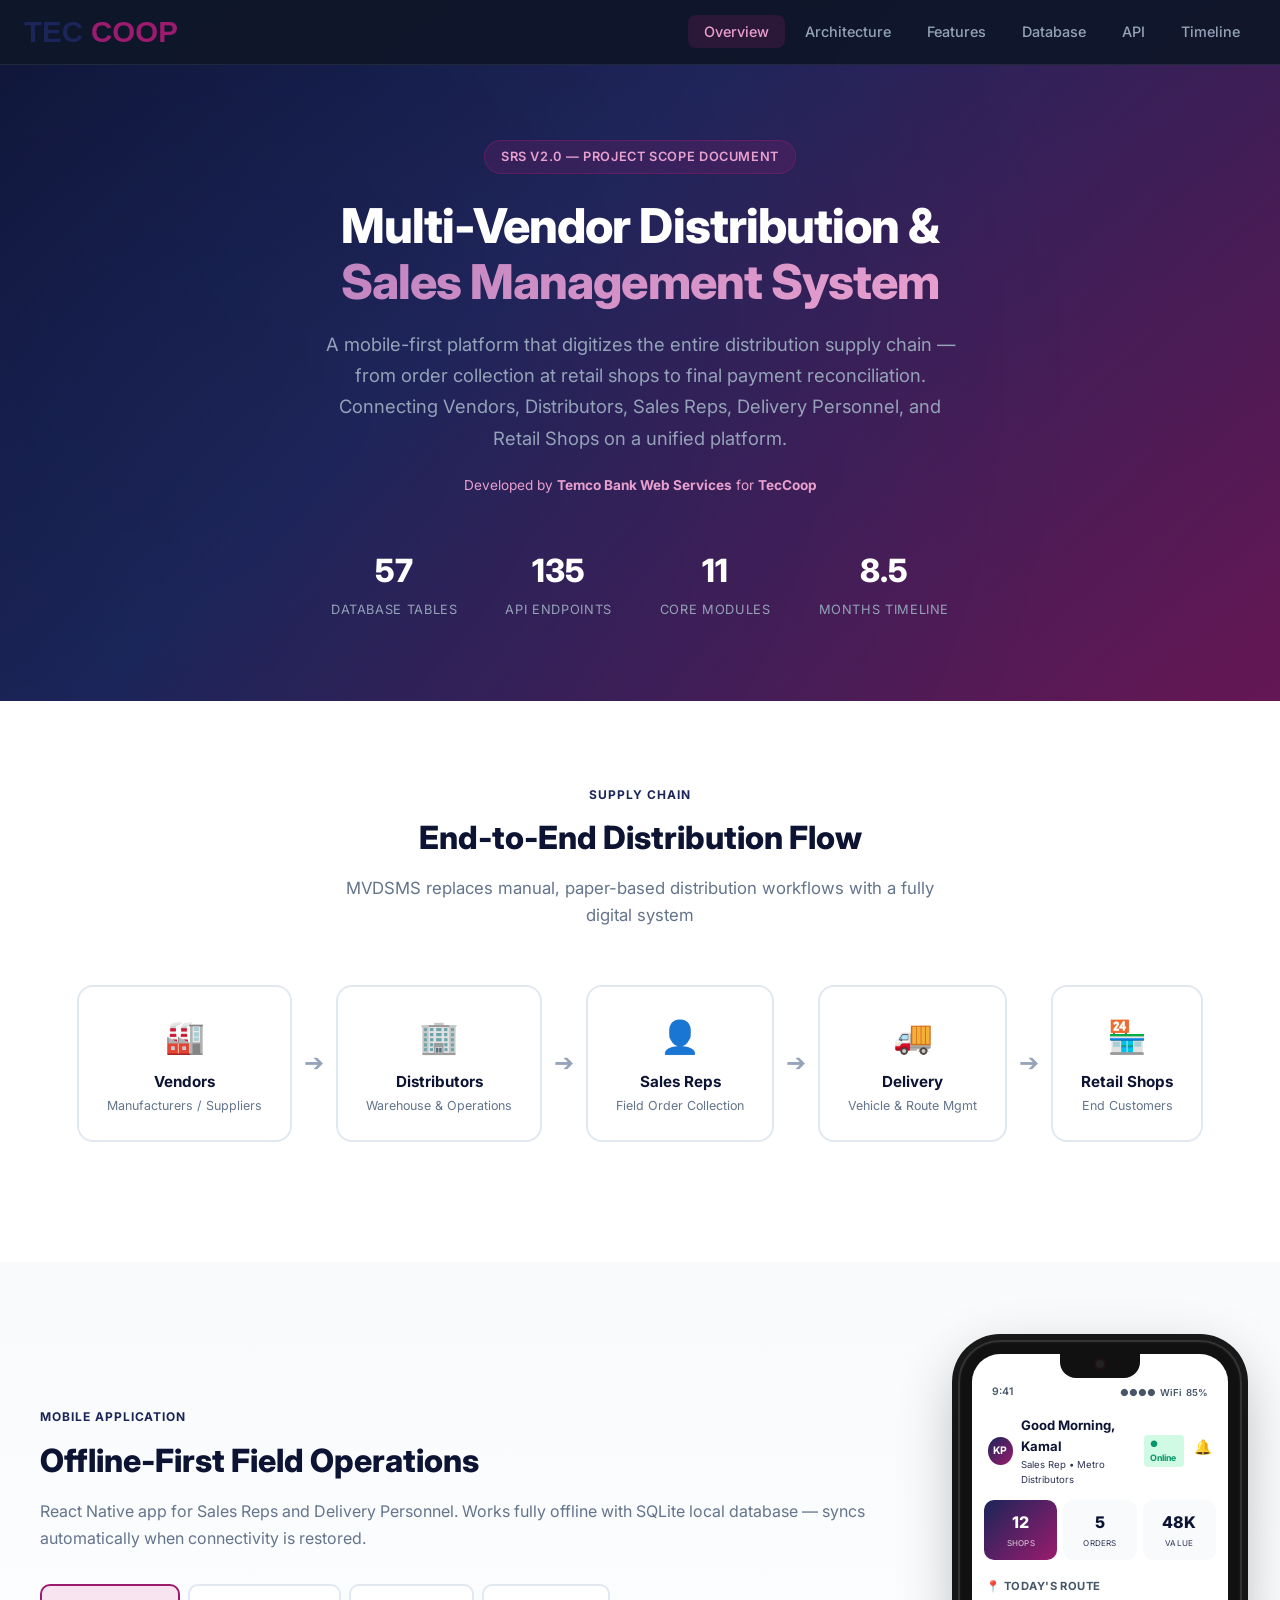
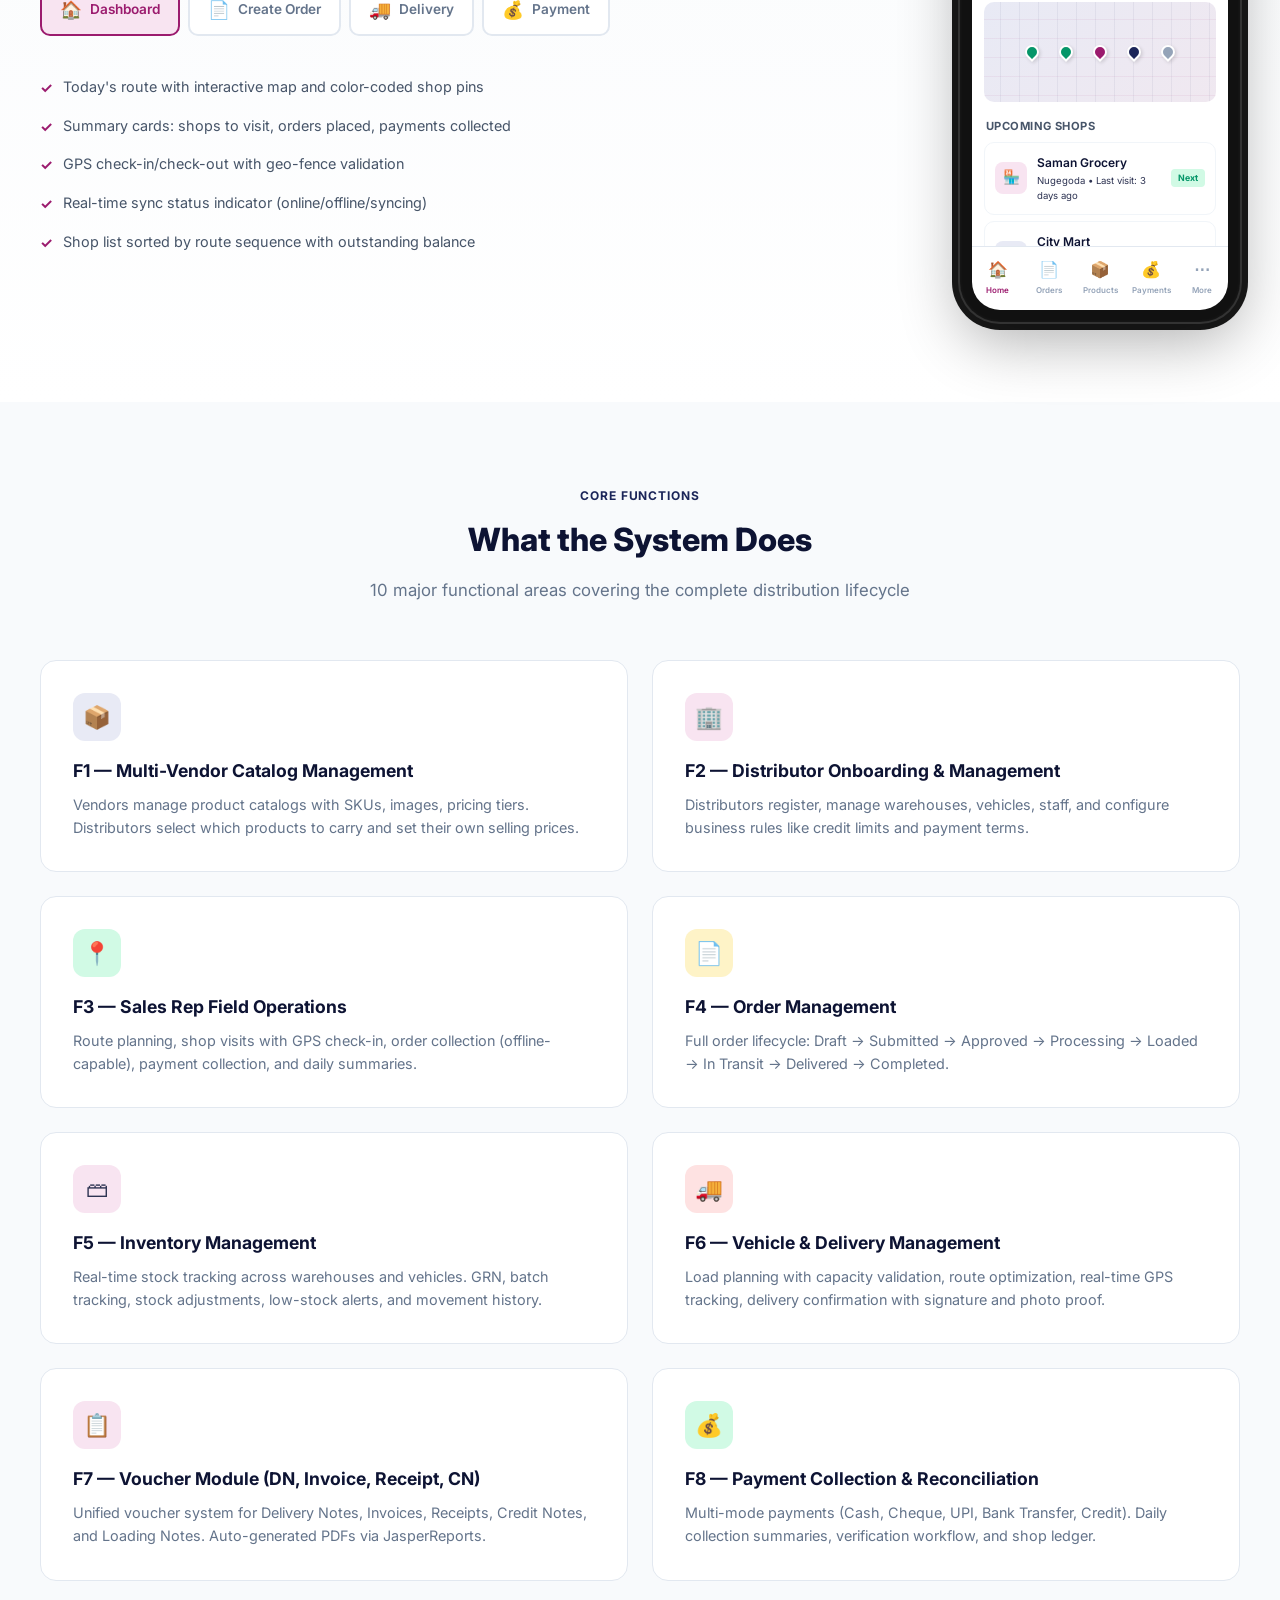
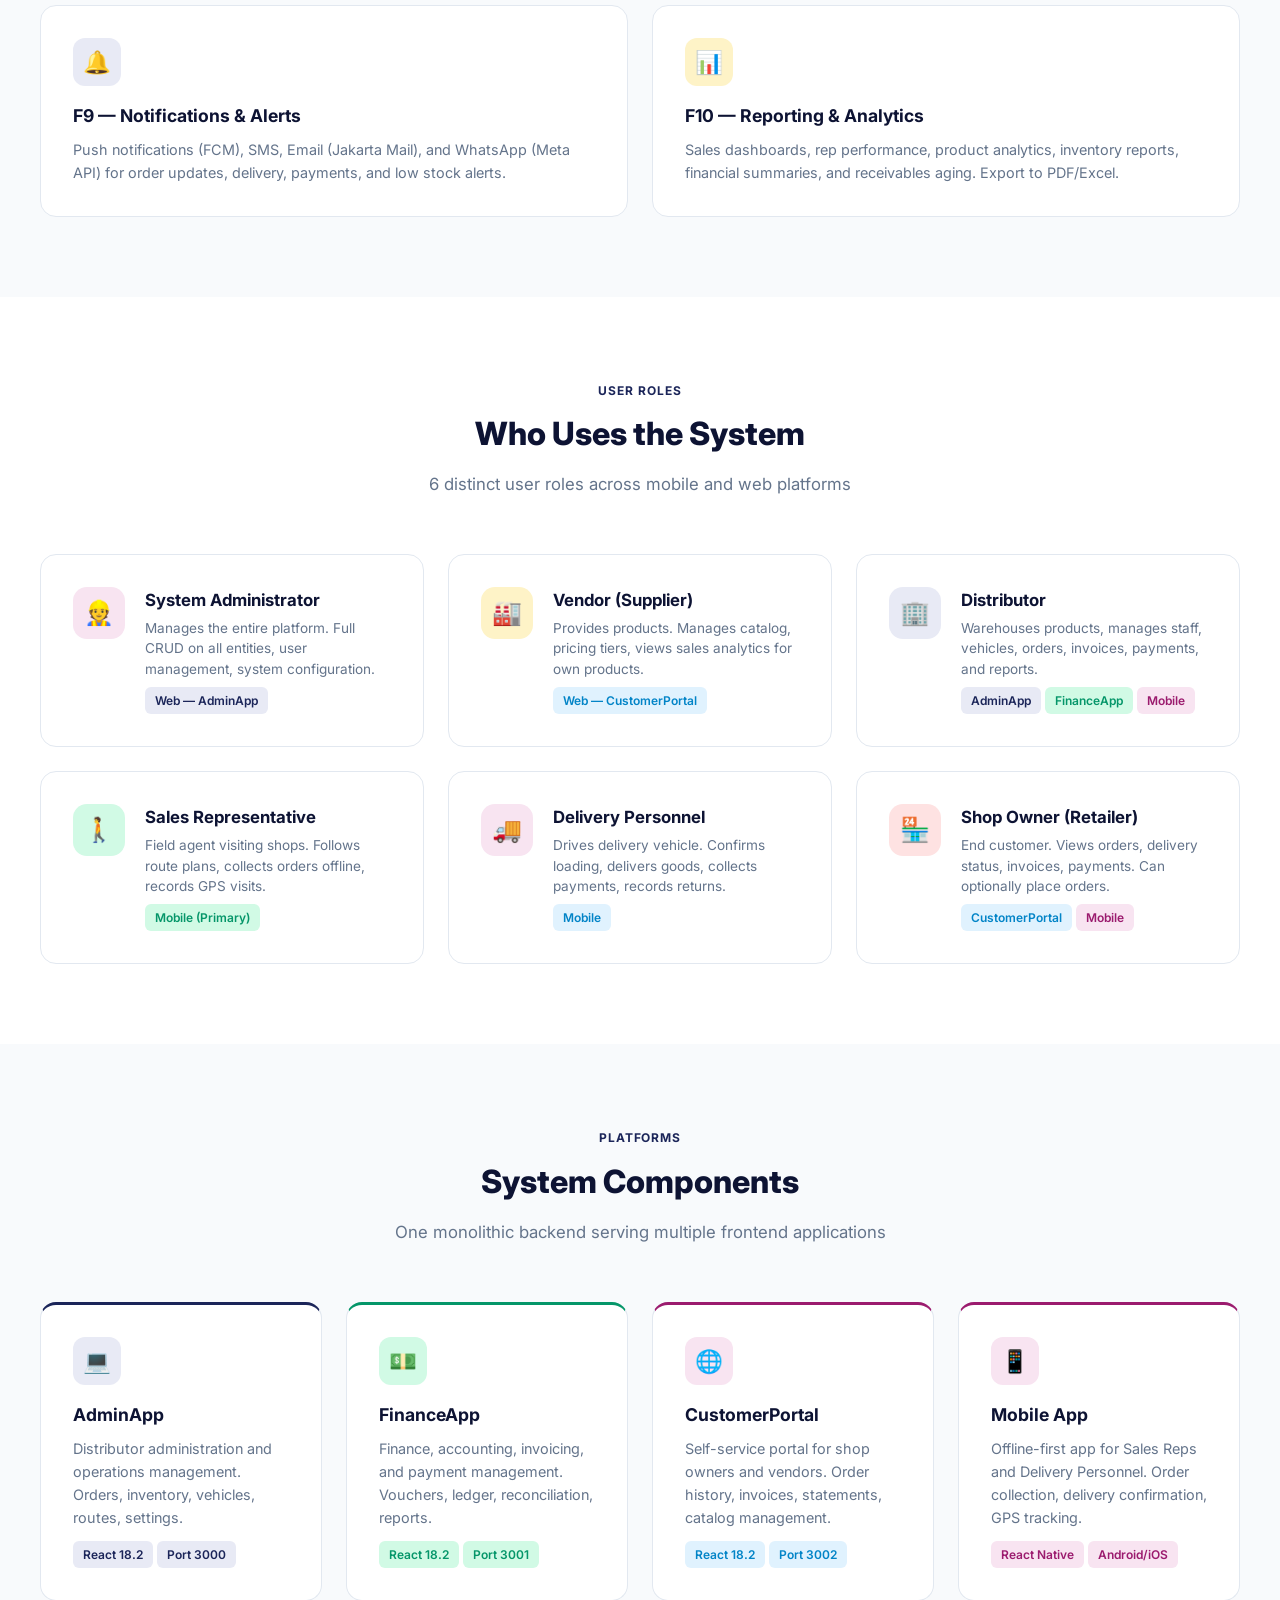
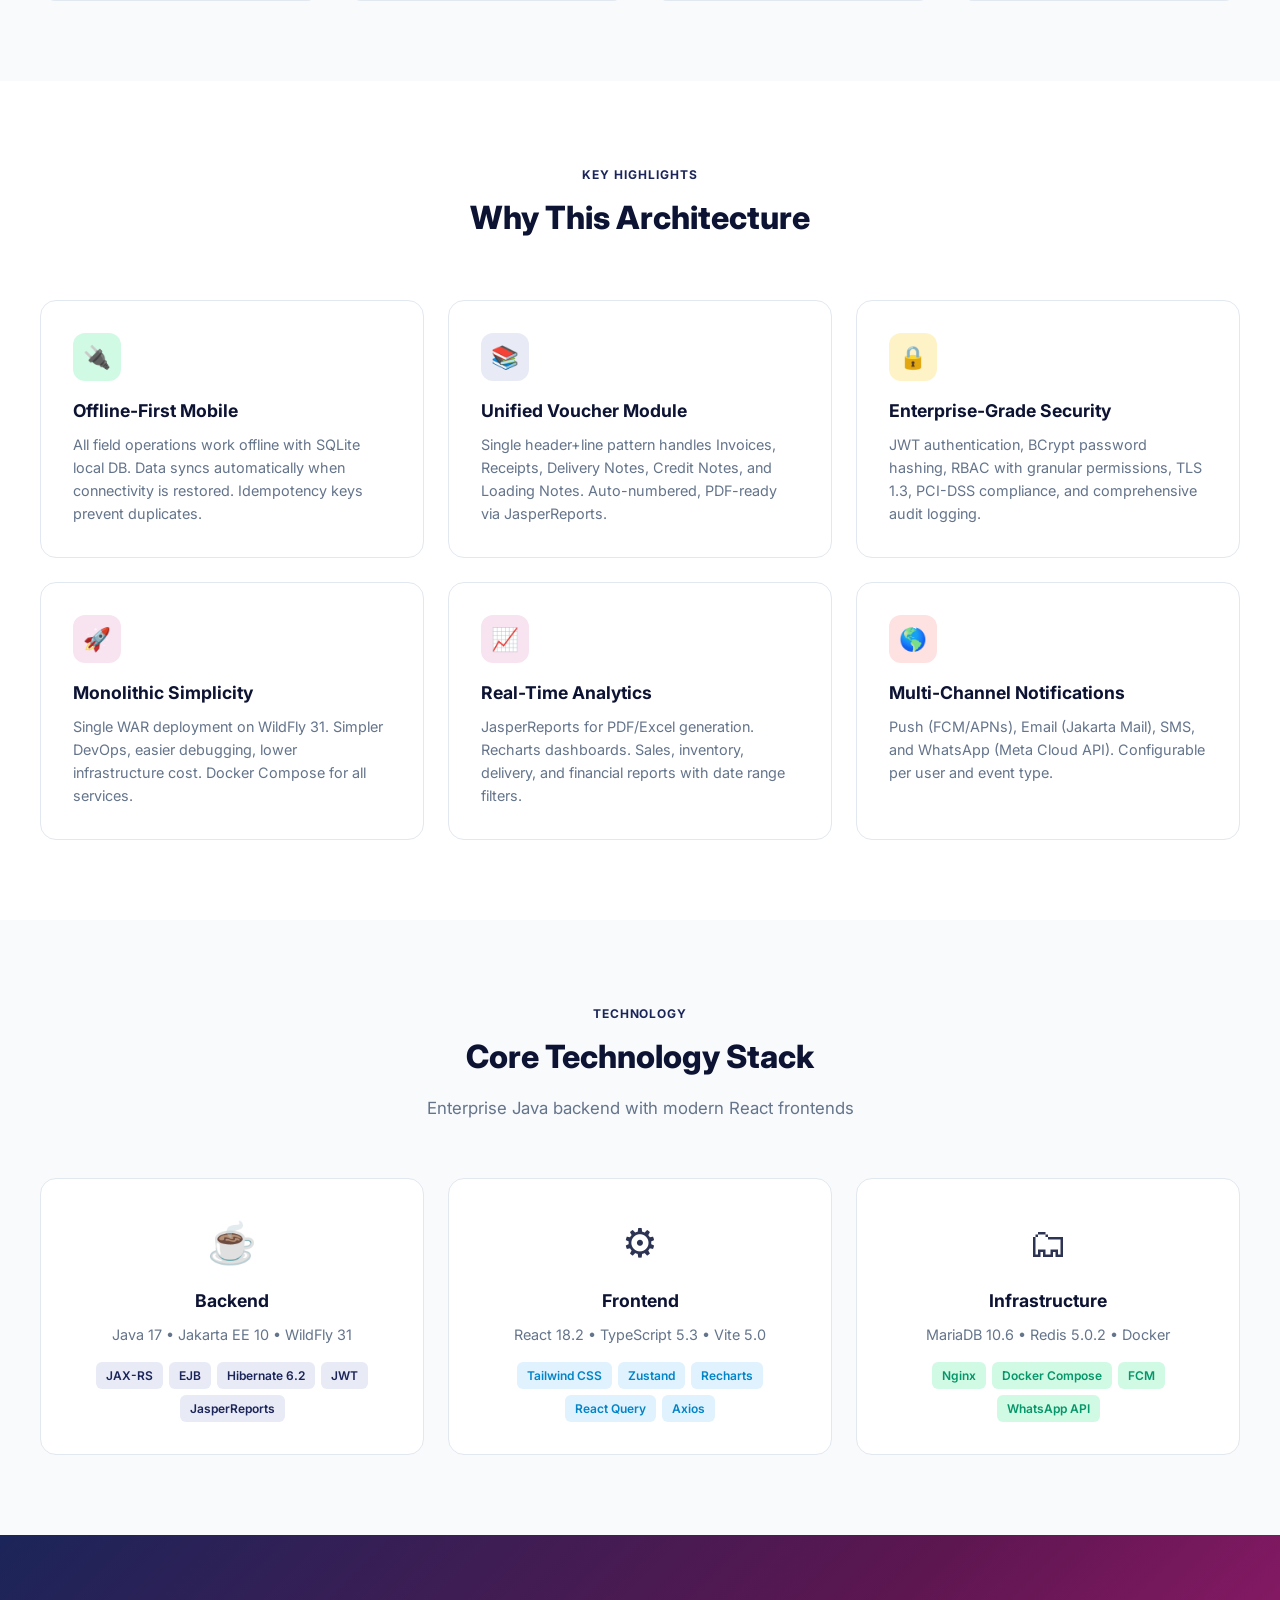
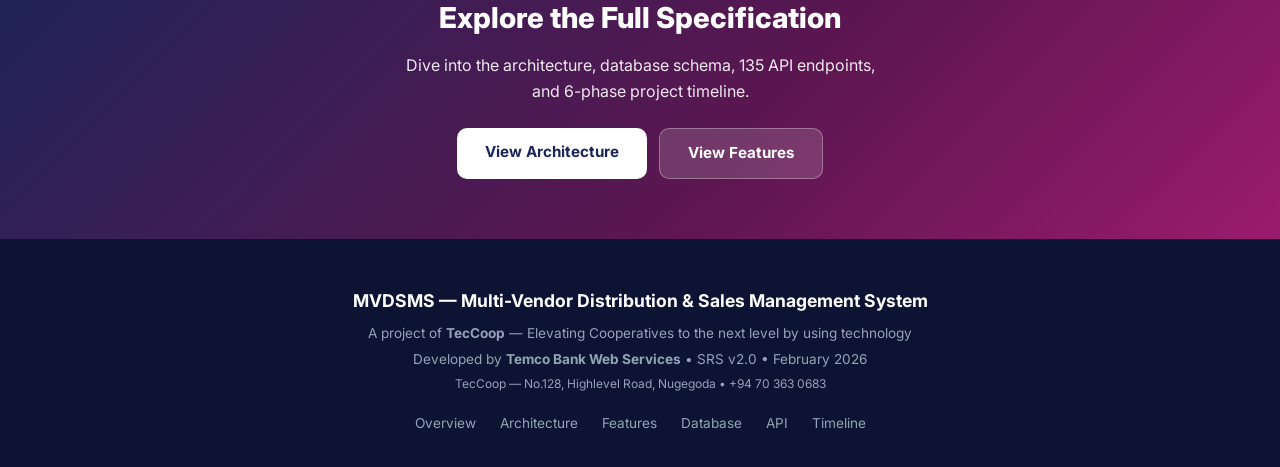
==== docs/index.html @ e16dff6d "feat: MVDSMS project scope website - TecCoop branded static site with mobile mockup - 6-page static " ====
<!DOCTYPE html>
<html lang="en">
<head>
  <meta charset="UTF-8">
  <meta name="viewport" content="width=device-width, initial-scale=1.0">
  <title>MVDSMS — Multi-Vendor Distribution & Sales Management System | TecCoop</title>
  <link rel="preconnect" href="https://fonts.googleapis.com">
  <link href="https://fonts.googleapis.com/css2?family=Inter:wght@400;500;600;700;800&family=JetBrains+Mono:wght@400;500;600&display=swap" rel="stylesheet">
  <link rel="stylesheet" href="styles.css">
</head>
<body>

  <!-- NAVBAR -->
  <nav class="navbar" id="navbar">
    <div class="nav-container">
      <a href="index.html" class="nav-logo">
        <div class="nav-logo-icon"><img src="logo.svg" alt="TecCoop"></div>
      </a>
      <ul class="nav-links" id="navLinks">
        <li><a href="index.html" class="active">Overview</a></li>
        <li><a href="architecture.html">Architecture</a></li>
        <li><a href="features.html">Features</a></li>
        <li><a href="database.html">Database</a></li>
        <li><a href="api.html">API</a></li>
        <li><a href="timeline.html">Timeline</a></li>
      </ul>
      <button class="mobile-toggle" id="mobileToggle" aria-label="Toggle menu">&#9776;</button>
    </div>
  </nav>

  <!-- HERO -->
  <section class="hero">
    <div class="hero-content">
      <div class="hero-badge">SRS v2.0 &mdash; Project Scope Document</div>
      <h1>Multi-Vendor Distribution &<br><span>Sales Management System</span></h1>
      <p>A mobile-first platform that digitizes the entire distribution supply chain &mdash; from order collection at retail shops to final payment reconciliation. Connecting Vendors, Distributors, Sales Reps, Delivery Personnel, and Retail Shops on a unified platform.</p>
      <p style="font-size:0.85rem;color:#e8a0ce;margin-top:-16px;margin-bottom:24px;">Developed by <strong>Temco Bank Web Services</strong> for <strong>TecCoop</strong></p>
      <div class="hero-stats">
        <div class="hero-stat">
          <div class="hero-stat-value">57</div>
          <div class="hero-stat-label">Database Tables</div>
        </div>
        <div class="hero-stat">
          <div class="hero-stat-value">135</div>
          <div class="hero-stat-label">API Endpoints</div>
        </div>
        <div class="hero-stat">
          <div class="hero-stat-value">11</div>
          <div class="hero-stat-label">Core Modules</div>
        </div>
        <div class="hero-stat">
          <div class="hero-stat-value">8.5</div>
          <div class="hero-stat-label">Months Timeline</div>
        </div>
      </div>
    </div>
  </section>

  <!-- SUPPLY CHAIN FLOW -->
  <section class="section section-alt">
    <div class="container">
      <div class="section-header">
        <div class="section-label">Supply Chain</div>
        <h2>End-to-End Distribution Flow</h2>
        <p>MVDSMS replaces manual, paper-based distribution workflows with a fully digital system</p>
      </div>
      <div class="flow-chain">
        <div class="flow-node">
          <div class="flow-node-icon">&#127981;</div>
          <div class="flow-node-title">Vendors</div>
          <div class="flow-node-sub">Manufacturers / Suppliers</div>
        </div>
        <div class="flow-arrow">&#10132;</div>
        <div class="flow-node">
          <div class="flow-node-icon">&#127970;</div>
          <div class="flow-node-title">Distributors</div>
          <div class="flow-node-sub">Warehouse & Operations</div>
        </div>
        <div class="flow-arrow">&#10132;</div>
        <div class="flow-node">
          <div class="flow-node-icon">&#128100;</div>
          <div class="flow-node-title">Sales Reps</div>
          <div class="flow-node-sub">Field Order Collection</div>
        </div>
        <div class="flow-arrow">&#10132;</div>
        <div class="flow-node">
          <div class="flow-node-icon">&#128666;</div>
          <div class="flow-node-title">Delivery</div>
          <div class="flow-node-sub">Vehicle & Route Mgmt</div>
        </div>
        <div class="flow-arrow">&#10132;</div>
        <div class="flow-node">
          <div class="flow-node-icon">&#127978;</div>
          <div class="flow-node-title">Retail Shops</div>
          <div class="flow-node-sub">End Customers</div>
        </div>
      </div>
    </div>
  </section>

  <!-- MOBILE APP SHOWCASE -->
  <section class="mobile-showcase">
    <div class="mobile-showcase-inner">
      <!-- Left: Text + Tabs -->
      <div class="mobile-showcase-text">
        <div class="section-label">Mobile Application</div>
        <h2>Offline-First Field Operations</h2>
        <p>React Native app for Sales Reps and Delivery Personnel. Works fully offline with SQLite local database &mdash; syncs automatically when connectivity is restored.</p>

        <div class="screen-tabs">
          <div class="screen-tab active" data-screen="dashboard" onclick="switchScreen('dashboard')">
            <span class="screen-tab-icon">&#127968;</span> Dashboard
          </div>
          <div class="screen-tab" data-screen="order" onclick="switchScreen('order')">
            <span class="screen-tab-icon">&#128196;</span> Create Order
          </div>
          <div class="screen-tab" data-screen="delivery" onclick="switchScreen('delivery')">
            <span class="screen-tab-icon">&#128666;</span> Delivery
          </div>
          <div class="screen-tab" data-screen="payment" onclick="switchScreen('payment')">
            <span class="screen-tab-icon">&#128176;</span> Payment
          </div>
        </div>

        <div class="feature-list-container">
          <div class="feature-list active" data-screen="dashboard">
            <ul class="screen-features">
              <li>Today's route with interactive map and color-coded shop pins</li>
              <li>Summary cards: shops to visit, orders placed, payments collected</li>
              <li>GPS check-in/check-out with geo-fence validation</li>
              <li>Real-time sync status indicator (online/offline/syncing)</li>
              <li>Shop list sorted by route sequence with outstanding balance</li>
            </ul>
          </div>
          <div class="feature-list" data-screen="order">
            <ul class="screen-features">
              <li>Search products by name, SKU, or barcode scan</li>
              <li>Browse by category with real-time stock availability</li>
              <li>Add to cart with quantity, discount, and tax preview</li>
              <li>Floating cart bar with item count and grand total</li>
              <li>Submit order offline &mdash; syncs with idempotency key</li>
            </ul>
          </div>
          <div class="feature-list" data-screen="delivery">
            <ul class="screen-features">
              <li>Active trip with vehicle info and delivery list</li>
              <li>Loading confirmation with barcode scanner</li>
              <li>Delivery confirmation: signature pad + photo proof + GPS</li>
              <li>Record partial deliveries and returns with reason codes</li>
              <li>Trip reconciliation: loaded vs delivered vs returned</li>
            </ul>
          </div>
          <div class="feature-list" data-screen="payment">
            <ul class="screen-features">
              <li>View outstanding invoices per shop with aging highlights</li>
              <li>Multi-mode: Cash, Cheque, UPI, Bank Transfer</li>
              <li>Auto-generated receipt with PDF download</li>
              <li>GPS-tagged payment with daily collection summary</li>
              <li>Partial payments with auto-allocation to oldest invoices</li>
            </ul>
          </div>
        </div>
      </div>

      <!-- Right: Phone Mockup -->
      <div class="phone-container">
        <div class="phone-frame">
          <div class="phone-screen">

            <!-- SCREEN 1: Dashboard -->
            <div class="phone-screen-content active" data-screen="dashboard">
              <div class="phone-status-bar">
                <span>9:41</span>
                <div class="phone-status-icons">
                  <span>&#9679;&#9679;&#9679;&#9679;</span>
                  <span>WiFi</span>
                  <span>85%</span>
                </div>
              </div>
              <div class="phone-header">
                <div class="phone-header-left">
                  <div class="phone-header-avatar">KP</div>
                  <div>
                    <div class="phone-header-title">Good Morning, Kamal</div>
                    <div class="phone-header-sub">Sales Rep &bull; Metro Distributors</div>
                  </div>
                </div>
                <div class="phone-header-icons">
                  <span class="phone-sync-badge sync-online">&#9679; Online</span>
                  &#128276;
                </div>
              </div>
              <div class="phone-stats-row">
                <div class="phone-stat-card highlight">
                  <div class="phone-stat-value">12</div>
                  <div class="phone-stat-label">Shops</div>
                </div>
                <div class="phone-stat-card">
                  <div class="phone-stat-value">5</div>
                  <div class="phone-stat-label">Orders</div>
                </div>
                <div class="phone-stat-card">
                  <div class="phone-stat-value">48K</div>
                  <div class="phone-stat-label">Value</div>
                </div>
              </div>
              <div class="phone-section-title">&#128205; Today's Route</div>
              <div class="phone-map">
                <div class="phone-map-pins">
                  <div class="phone-map-pin pin-visited"></div>
                  <div class="phone-map-pin pin-visited"></div>
                  <div class="phone-map-pin pin-current"></div>
                  <div class="phone-map-pin pin-pending"></div>
                  <div class="phone-map-pin pin-pending2"></div>
                </div>
              </div>
              <div class="phone-section-title">Upcoming Shops</div>
              <div class="phone-list">
                <div class="phone-list-item">
                  <div class="phone-list-icon" style="background:var(--accent-light);">&#127978;</div>
                  <div class="phone-list-info">
                    <div class="phone-list-name">Saman Grocery</div>
                    <div class="phone-list-detail">Nugegoda &bull; Last visit: 3 days ago</div>
                  </div>
                  <div class="phone-list-badge" style="background:var(--green-light);color:var(--green);">Next</div>
                </div>
                <div class="phone-list-item">
                  <div class="phone-list-icon" style="background:var(--primary-light);">&#127978;</div>
                  <div class="phone-list-info">
                    <div class="phone-list-name">City Mart</div>
                    <div class="phone-list-detail">Dehiwala &bull; Balance: Rs.12,500</div>
                  </div>
                  <div class="phone-list-badge" style="background:var(--orange-light);color:var(--orange);">Due</div>
                </div>
                <div class="phone-list-item">
                  <div class="phone-list-icon" style="background:var(--green-light);">&#127978;</div>
                  <div class="phone-list-info">
                    <div class="phone-list-name">Lanka Super</div>
                    <div class="phone-list-detail">Mt. Lavinia &bull; Last visit: 5 days ago</div>
                  </div>
                  <div class="phone-list-amount">&#10132;</div>
                </div>
              </div>
              <div class="phone-bottom-nav">
                <div class="phone-nav-item active"><span class="phone-nav-icon">&#127968;</span>Home</div>
                <div class="phone-nav-item"><span class="phone-nav-icon">&#128196;</span>Orders</div>
                <div class="phone-nav-item"><span class="phone-nav-icon">&#128230;</span>Products</div>
                <div class="phone-nav-item"><span class="phone-nav-icon">&#128176;</span>Payments</div>
                <div class="phone-nav-item"><span class="phone-nav-icon">&#8943;</span>More</div>
              </div>
            </div>

            <!-- SCREEN 2: Create Order -->
            <div class="phone-screen-content" data-screen="order">
              <div class="phone-status-bar">
                <span>10:15</span>
                <div class="phone-status-icons">
                  <span>&#9679;&#9679;&#9679;&#9679;</span>
                  <span>WiFi</span>
                  <span>78%</span>
                </div>
              </div>
              <div class="phone-header">
                <div class="phone-header-left">
                  <div style="font-size:1rem;">&#8592;</div>
                  <div>
                    <div class="phone-header-title">New Order</div>
                    <div class="phone-header-sub">Saman Grocery &bull; Nugegoda</div>
                  </div>
                </div>
                <div class="phone-header-icons">
                  <span class="phone-sync-badge sync-online">&#9679; Online</span>
                </div>
              </div>
              <div class="phone-search">
                &#128269; Search products or scan barcode...
              </div>
              <div class="phone-category-tabs">
                <div class="phone-cat-tab active">All</div>
                <div class="phone-cat-tab">Beverages</div>
                <div class="phone-cat-tab">Snacks</div>
                <div class="phone-cat-tab">Dairy</div>
                <div class="phone-cat-tab">Rice</div>
              </div>
              <div class="phone-product-grid">
                <div class="phone-product-card">
                  <div class="phone-product-img">&#127861;</div>
                  <div class="phone-product-name">Ceylon Tea 100g</div>
                  <div class="phone-product-price">Rs. 320</div>
                  <div class="phone-product-stock">Stock: 245</div>
                </div>
                <div class="phone-product-card">
                  <div class="phone-product-img">&#127868;</div>
                  <div class="phone-product-name">Coconut Milk 400ml</div>
                  <div class="phone-product-price">Rs. 185</div>
                  <div class="phone-product-stock">Stock: 120</div>
                </div>
                <div class="phone-product-card">
                  <div class="phone-product-img">&#127834;</div>
                  <div class="phone-product-name">Basmati Rice 5kg</div>
                  <div class="phone-product-price">Rs. 1,450</div>
                  <div class="phone-product-stock">Stock: 89</div>
                </div>
                <div class="phone-product-card">
                  <div class="phone-product-img">&#127849;</div>
                  <div class="phone-product-name">Cream Crackers</div>
                  <div class="phone-product-price">Rs. 210</div>
                  <div class="phone-product-stock">Stock: 340</div>
                </div>
              </div>
              <div class="phone-cart-bar">
                <div>
                  <div class="phone-cart-info">3 items in cart</div>
                  <div class="phone-cart-total">Rs. 4,280</div>
                </div>
                <div class="phone-cart-btn">Review Order &#10132;</div>
              </div>
              <div class="phone-bottom-nav">
                <div class="phone-nav-item"><span class="phone-nav-icon">&#127968;</span>Home</div>
                <div class="phone-nav-item active"><span class="phone-nav-icon">&#128196;</span>Orders</div>
                <div class="phone-nav-item"><span class="phone-nav-icon">&#128230;</span>Products</div>
                <div class="phone-nav-item"><span class="phone-nav-icon">&#128176;</span>Payments</div>
                <div class="phone-nav-item"><span class="phone-nav-icon">&#8943;</span>More</div>
              </div>
            </div>

            <!-- SCREEN 3: Delivery -->
            <div class="phone-screen-content" data-screen="delivery">
              <div class="phone-status-bar">
                <span>2:30 PM</span>
                <div class="phone-status-icons">
                  <span>&#9679;&#9679;&#9679;</span>
                  <span>4G</span>
                  <span>62%</span>
                </div>
              </div>
              <div class="phone-header">
                <div class="phone-header-left">
                  <div class="phone-header-avatar" style="background:linear-gradient(135deg,#059669,#0891b2);">NR</div>
                  <div>
                    <div class="phone-header-title">Trip #DT-2026-0042</div>
                    <div class="phone-header-sub">Vehicle: WP-KA-5521 &bull; 8 stops</div>
                  </div>
                </div>
                <div class="phone-header-icons">
                  <span class="phone-sync-badge sync-online">&#9679; Online</span>
                </div>
              </div>
              <div class="phone-stats-row">
                <div class="phone-stat-card">
                  <div class="phone-stat-value">5/8</div>
                  <div class="phone-stat-label">Delivered</div>
                </div>
                <div class="phone-stat-card highlight">
                  <div class="phone-stat-value">62%</div>
                  <div class="phone-stat-label">Complete</div>
                </div>
                <div class="phone-stat-card">
                  <div class="phone-stat-value">1</div>
                  <div class="phone-stat-label">Returns</div>
                </div>
              </div>
              <div class="phone-progress"><div class="phone-progress-fill" style="width:62%;"></div></div>
              <div class="phone-section-title">&#128666; Current Delivery</div>
              <div class="phone-list">
                <div class="phone-list-item" style="border-color:var(--accent);background:var(--accent-light);">
                  <div class="phone-list-icon" style="background:var(--accent);color:white;">&#127978;</div>
                  <div class="phone-list-info">
                    <div class="phone-list-name">Perera Stores</div>
                    <div class="phone-list-detail">DN-2026-00187 &bull; 6 items &bull; Rs.8,450</div>
                  </div>
                  <div class="phone-list-badge" style="background:var(--accent);color:white;">Active</div>
                </div>
              </div>
              <div class="phone-section-title">Confirm Delivery</div>
              <div class="phone-list">
                <div class="phone-list-item">
                  <div class="phone-list-icon" style="background:var(--green-light);">&#10003;</div>
                  <div class="phone-list-info">
                    <div class="phone-list-name">Ceylon Tea 100g &times; 24</div>
                    <div class="phone-list-detail">Delivered: 24 &bull; Returned: 0</div>
                  </div>
                </div>
                <div class="phone-list-item">
                  <div class="phone-list-icon" style="background:var(--orange-light);">&#9888;</div>
                  <div class="phone-list-info">
                    <div class="phone-list-name">Coconut Milk 400ml &times; 12</div>
                    <div class="phone-list-detail">Delivered: 10 &bull; Returned: 2 (Damaged)</div>
                  </div>
                </div>
              </div>
              <div class="phone-signature">&#9997; Tap to capture signature</div>
              <div class="phone-confirm-btn">&#10003; Complete Delivery</div>
              <div class="phone-bottom-nav">
                <div class="phone-nav-item"><span class="phone-nav-icon">&#127968;</span>Trip</div>
                <div class="phone-nav-item active"><span class="phone-nav-icon">&#128666;</span>Deliver</div>
                <div class="phone-nav-item"><span class="phone-nav-icon">&#128247;</span>Photo</div>
                <div class="phone-nav-item"><span class="phone-nav-icon">&#128176;</span>Collect</div>
                <div class="phone-nav-item"><span class="phone-nav-icon">&#8943;</span>More</div>
              </div>
            </div>

            <!-- SCREEN 4: Payment -->
            <div class="phone-screen-content" data-screen="payment">
              <div class="phone-status-bar">
                <span>3:45 PM</span>
                <div class="phone-status-icons">
                  <span>&#9679;&#9679;</span>
                  <span>3G</span>
                  <span>45%</span>
                </div>
              </div>
              <div class="phone-header">
                <div class="phone-header-left">
                  <div style="font-size:1rem;">&#8592;</div>
                  <div>
                    <div class="phone-header-title">Collect Payment</div>
                    <div class="phone-header-sub">Perera Stores &bull; Maharagama</div>
                  </div>
                </div>
                <div class="phone-header-icons">
                  <span class="phone-sync-badge sync-offline">&#9679; Offline (2)</span>
                </div>
              </div>
              <div class="phone-section-title">Outstanding Invoices</div>
              <div class="phone-list">
                <div class="phone-list-item" style="border-color:var(--red);border-width:1px;">
                  <div class="phone-list-icon" style="background:var(--red-light);">&#128196;</div>
                  <div class="phone-list-info">
                    <div class="phone-list-name">INV-2026-00145</div>
                    <div class="phone-list-detail">Jan 28 &bull; 15 days overdue</div>
                  </div>
                  <div class="phone-list-amount" style="color:var(--red);">Rs.12,500</div>
                </div>
                <div class="phone-list-item">
                  <div class="phone-list-icon" style="background:var(--orange-light);">&#128196;</div>
                  <div class="phone-list-info">
                    <div class="phone-list-name">INV-2026-00187</div>
                    <div class="phone-list-detail">Feb 8 &bull; Due in 5 days</div>
                  </div>
                  <div class="phone-list-amount">Rs.8,450</div>
                </div>
              </div>
              <div class="phone-section-title">Payment Details</div>
              <div style="padding:0 12px;margin-bottom:8px;">
                <div style="background:var(--gray-50);border-radius:10px;padding:12px;">
                  <div style="display:flex;justify-content:space-between;margin-bottom:8px;">
                    <span style="font-size:0.7rem;color:var(--gray-600);font-weight:600;">Amount</span>
                    <span style="font-size:0.9rem;font-weight:800;color:var(--dark);">Rs. 12,500</span>
                  </div>
                  <div style="display:flex;gap:6px;margin-bottom:8px;">
                    <div style="flex:1;padding:6px;background:var(--accent);color:white;border-radius:6px;text-align:center;font-size:0.6rem;font-weight:700;">CASH</div>
                    <div style="flex:1;padding:6px;background:var(--gray-100);border-radius:6px;text-align:center;font-size:0.6rem;font-weight:600;color:var(--gray-600);">CHEQUE</div>
                    <div style="flex:1;padding:6px;background:var(--gray-100);border-radius:6px;text-align:center;font-size:0.6rem;font-weight:600;color:var(--gray-600);">UPI</div>
                    <div style="flex:1;padding:6px;background:var(--gray-100);border-radius:6px;text-align:center;font-size:0.6rem;font-weight:600;color:var(--gray-600);">BANK</div>
                  </div>
                  <div style="font-size:0.55rem;color:var(--gray-500);">&#128205; GPS: 6.8649&deg;N, 79.8997&deg;E &bull; Auto-captured</div>
                </div>
              </div>
              <div class="phone-confirm-btn">&#128176; Record Payment &amp; Generate Receipt</div>
              <div style="padding:8px 12px;">
                <div style="background:var(--green-light);border-radius:10px;padding:10px 14px;display:flex;align-items:center;gap:8px;">
                  <span style="font-size:1rem;">&#9989;</span>
                  <div>
                    <div style="font-size:0.7rem;font-weight:700;color:var(--green);">Today's Collection</div>
                    <div style="font-size:0.6rem;color:var(--green);">Cash: Rs.32,400 &bull; Cheque: Rs.15,000 &bull; UPI: Rs.8,200</div>
                  </div>
                </div>
              </div>
              <div class="phone-bottom-nav">
                <div class="phone-nav-item"><span class="phone-nav-icon">&#127968;</span>Home</div>
                <div class="phone-nav-item"><span class="phone-nav-icon">&#128196;</span>Orders</div>
                <div class="phone-nav-item"><span class="phone-nav-icon">&#128230;</span>Products</div>
                <div class="phone-nav-item active"><span class="phone-nav-icon">&#128176;</span>Payments</div>
                <div class="phone-nav-item"><span class="phone-nav-icon">&#8943;</span>More</div>
              </div>
            </div>

          </div>
        </div>
      </div>
    </div>
  </section>

  <!-- PRODUCT FUNCTIONS -->
  <section class="section">
    <div class="container">
      <div class="section-header">
        <div class="section-label">Core Functions</div>
        <h2>What the System Does</h2>
        <p>10 major functional areas covering the complete distribution lifecycle</p>
      </div>
      <div class="card-grid card-grid-2">
        <div class="card">
          <div class="card-icon card-icon-blue">&#128230;</div>
          <h3>F1 &mdash; Multi-Vendor Catalog Management</h3>
          <p>Vendors manage product catalogs with SKUs, images, pricing tiers. Distributors select which products to carry and set their own selling prices.</p>
        </div>
        <div class="card">
          <div class="card-icon card-icon-cyan">&#127970;</div>
          <h3>F2 &mdash; Distributor Onboarding & Management</h3>
          <p>Distributors register, manage warehouses, vehicles, staff, and configure business rules like credit limits and payment terms.</p>
        </div>
        <div class="card">
          <div class="card-icon card-icon-green">&#128205;</div>
          <h3>F3 &mdash; Sales Rep Field Operations</h3>
          <p>Route planning, shop visits with GPS check-in, order collection (offline-capable), payment collection, and daily summaries.</p>
        </div>
        <div class="card">
          <div class="card-icon card-icon-orange">&#128196;</div>
          <h3>F4 &mdash; Order Management</h3>
          <p>Full order lifecycle: Draft &rarr; Submitted &rarr; Approved &rarr; Processing &rarr; Loaded &rarr; In Transit &rarr; Delivered &rarr; Completed.</p>
        </div>
        <div class="card">
          <div class="card-icon card-icon-purple">&#128451;</div>
          <h3>F5 &mdash; Inventory Management</h3>
          <p>Real-time stock tracking across warehouses and vehicles. GRN, batch tracking, stock adjustments, low-stock alerts, and movement history.</p>
        </div>
        <div class="card">
          <div class="card-icon card-icon-red">&#128666;</div>
          <h3>F6 &mdash; Vehicle & Delivery Management</h3>
          <p>Load planning with capacity validation, route optimization, real-time GPS tracking, delivery confirmation with signature and photo proof.</p>
        </div>
        <div class="card">
          <div class="card-icon card-icon-cyan">&#128203;</div>
          <h3>F7 &mdash; Voucher Module (DN, Invoice, Receipt, CN)</h3>
          <p>Unified voucher system for Delivery Notes, Invoices, Receipts, Credit Notes, and Loading Notes. Auto-generated PDFs via JasperReports.</p>
        </div>
        <div class="card">
          <div class="card-icon card-icon-green">&#128176;</div>
          <h3>F8 &mdash; Payment Collection & Reconciliation</h3>
          <p>Multi-mode payments (Cash, Cheque, UPI, Bank Transfer, Credit). Daily collection summaries, verification workflow, and shop ledger.</p>
        </div>
        <div class="card">
          <div class="card-icon card-icon-blue">&#128276;</div>
          <h3>F9 &mdash; Notifications & Alerts</h3>
          <p>Push notifications (FCM), SMS, Email (Jakarta Mail), and WhatsApp (Meta API) for order updates, delivery, payments, and low stock alerts.</p>
        </div>
        <div class="card">
          <div class="card-icon card-icon-orange">&#128202;</div>
          <h3>F10 &mdash; Reporting & Analytics</h3>
          <p>Sales dashboards, rep performance, product analytics, inventory reports, financial summaries, and receivables aging. Export to PDF/Excel.</p>
        </div>
      </div>
    </div>
  </section>

  <!-- USER ROLES -->
  <section class="section section-alt">
    <div class="container">
      <div class="section-header">
        <div class="section-label">User Roles</div>
        <h2>Who Uses the System</h2>
        <p>6 distinct user roles across mobile and web platforms</p>
      </div>
      <div class="card-grid card-grid-3">
        <div class="card">
          <div class="role-card">
            <div class="role-avatar card-icon-purple" style="background:var(--purple-light);">&#128119;</div>
            <div class="role-info">
              <h3>System Administrator</h3>
              <p>Manages the entire platform. Full CRUD on all entities, user management, system configuration.</p>
              <div class="role-platform"><span class="badge badge-blue">Web &mdash; AdminApp</span></div>
            </div>
          </div>
        </div>
        <div class="card">
          <div class="role-card">
            <div class="role-avatar" style="background:var(--orange-light);">&#127981;</div>
            <div class="role-info">
              <h3>Vendor (Supplier)</h3>
              <p>Provides products. Manages catalog, pricing tiers, views sales analytics for own products.</p>
              <div class="role-platform"><span class="badge badge-cyan">Web &mdash; CustomerPortal</span></div>
            </div>
          </div>
        </div>
        <div class="card">
          <div class="role-card">
            <div class="role-avatar" style="background:var(--primary-light);">&#127970;</div>
            <div class="role-info">
              <h3>Distributor</h3>
              <p>Warehouses products, manages staff, vehicles, orders, invoices, payments, and reports.</p>
              <div class="role-platform">
                <span class="badge badge-blue">AdminApp</span>
                <span class="badge badge-green">FinanceApp</span>
                <span class="badge badge-purple">Mobile</span>
              </div>
            </div>
          </div>
        </div>
        <div class="card">
          <div class="role-card">
            <div class="role-avatar" style="background:var(--green-light);">&#128694;</div>
            <div class="role-info">
              <h3>Sales Representative</h3>
              <p>Field agent visiting shops. Follows route plans, collects orders offline, records GPS visits.</p>
              <div class="role-platform"><span class="badge badge-green">Mobile (Primary)</span></div>
            </div>
          </div>
        </div>
        <div class="card">
          <div class="role-card">
            <div class="role-avatar" style="background:var(--accent-light);">&#128666;</div>
            <div class="role-info">
              <h3>Delivery Personnel</h3>
              <p>Drives delivery vehicle. Confirms loading, delivers goods, collects payments, records returns.</p>
              <div class="role-platform"><span class="badge badge-cyan">Mobile</span></div>
            </div>
          </div>
        </div>
        <div class="card">
          <div class="role-card">
            <div class="role-avatar" style="background:var(--red-light);">&#127978;</div>
            <div class="role-info">
              <h3>Shop Owner (Retailer)</h3>
              <p>End customer. Views orders, delivery status, invoices, payments. Can optionally place orders.</p>
              <div class="role-platform">
                <span class="badge badge-cyan">CustomerPortal</span>
                <span class="badge badge-purple">Mobile</span>
              </div>
            </div>
          </div>
        </div>
      </div>
    </div>
  </section>

  <!-- PLATFORMS -->
  <section class="section">
    <div class="container">
      <div class="section-header">
        <div class="section-label">Platforms</div>
        <h2>System Components</h2>
        <p>One monolithic backend serving multiple frontend applications</p>
      </div>
      <div class="card-grid card-grid-4">
        <div class="card" style="border-top: 3px solid var(--primary);">
          <div class="card-icon card-icon-blue">&#128187;</div>
          <h3>AdminApp</h3>
          <p>Distributor administration and operations management. Orders, inventory, vehicles, routes, settings.</p>
          <div style="margin-top:12px;">
            <span class="badge badge-blue">React 18.2</span>
            <span class="badge badge-blue">Port 3000</span>
          </div>
        </div>
        <div class="card" style="border-top: 3px solid var(--green);">
          <div class="card-icon card-icon-green">&#128181;</div>
          <h3>FinanceApp</h3>
          <p>Finance, accounting, invoicing, and payment management. Vouchers, ledger, reconciliation, reports.</p>
          <div style="margin-top:12px;">
            <span class="badge badge-green">React 18.2</span>
            <span class="badge badge-green">Port 3001</span>
          </div>
        </div>
        <div class="card" style="border-top: 3px solid var(--accent);">
          <div class="card-icon card-icon-cyan">&#127760;</div>
          <h3>CustomerPortal</h3>
          <p>Self-service portal for shop owners and vendors. Order history, invoices, statements, catalog management.</p>
          <div style="margin-top:12px;">
            <span class="badge badge-cyan">React 18.2</span>
            <span class="badge badge-cyan">Port 3002</span>
          </div>
        </div>
        <div class="card" style="border-top: 3px solid var(--purple);">
          <div class="card-icon card-icon-purple">&#128241;</div>
          <h3>Mobile App</h3>
          <p>Offline-first app for Sales Reps and Delivery Personnel. Order collection, delivery confirmation, GPS tracking.</p>
          <div style="margin-top:12px;">
            <span class="badge badge-purple">React Native</span>
            <span class="badge badge-purple">Android/iOS</span>
          </div>
        </div>
      </div>
    </div>
  </section>

  <!-- KEY HIGHLIGHTS -->
  <section class="section section-alt">
    <div class="container">
      <div class="section-header">
        <div class="section-label">Key Highlights</div>
        <h2>Why This Architecture</h2>
      </div>
      <div class="card-grid card-grid-3">
        <div class="card">
          <div class="card-icon card-icon-green">&#128268;</div>
          <h3>Offline-First Mobile</h3>
          <p>All field operations work offline with SQLite local DB. Data syncs automatically when connectivity is restored. Idempotency keys prevent duplicates.</p>
        </div>
        <div class="card">
          <div class="card-icon card-icon-blue">&#128218;</div>
          <h3>Unified Voucher Module</h3>
          <p>Single header+line pattern handles Invoices, Receipts, Delivery Notes, Credit Notes, and Loading Notes. Auto-numbered, PDF-ready via JasperReports.</p>
        </div>
        <div class="card">
          <div class="card-icon card-icon-orange">&#128274;</div>
          <h3>Enterprise-Grade Security</h3>
          <p>JWT authentication, BCrypt password hashing, RBAC with granular permissions, TLS 1.3, PCI-DSS compliance, and comprehensive audit logging.</p>
        </div>
        <div class="card">
          <div class="card-icon card-icon-purple">&#128640;</div>
          <h3>Monolithic Simplicity</h3>
          <p>Single WAR deployment on WildFly 31. Simpler DevOps, easier debugging, lower infrastructure cost. Docker Compose for all services.</p>
        </div>
        <div class="card">
          <div class="card-icon card-icon-cyan">&#128200;</div>
          <h3>Real-Time Analytics</h3>
          <p>JasperReports for PDF/Excel generation. Recharts dashboards. Sales, inventory, delivery, and financial reports with date range filters.</p>
        </div>
        <div class="card">
          <div class="card-icon card-icon-red">&#127758;</div>
          <h3>Multi-Channel Notifications</h3>
          <p>Push (FCM/APNs), Email (Jakarta Mail), SMS, and WhatsApp (Meta Cloud API). Configurable per user and event type.</p>
        </div>
      </div>
    </div>
  </section>

  <!-- QUICK TECH OVERVIEW -->
  <section class="section">
    <div class="container">
      <div class="section-header">
        <div class="section-label">Technology</div>
        <h2>Core Technology Stack</h2>
        <p>Enterprise Java backend with modern React frontends</p>
      </div>
      <div class="card-grid card-grid-3">
        <div class="card" style="text-align:center;">
          <div style="font-size:2.5rem;margin-bottom:12px;">&#9749;</div>
          <h3>Backend</h3>
          <p style="margin-bottom:16px;">Java 17 &bull; Jakarta EE 10 &bull; WildFly 31</p>
          <div style="display:flex;flex-wrap:wrap;gap:6px;justify-content:center;">
            <span class="badge badge-blue">JAX-RS</span>
            <span class="badge badge-blue">EJB</span>
            <span class="badge badge-blue">Hibernate 6.2</span>
            <span class="badge badge-blue">JWT</span>
            <span class="badge badge-blue">JasperReports</span>
          </div>
        </div>
        <div class="card" style="text-align:center;">
          <div style="font-size:2.5rem;margin-bottom:12px;">&#9881;</div>
          <h3>Frontend</h3>
          <p style="margin-bottom:16px;">React 18.2 &bull; TypeScript 5.3 &bull; Vite 5.0</p>
          <div style="display:flex;flex-wrap:wrap;gap:6px;justify-content:center;">
            <span class="badge badge-cyan">Tailwind CSS</span>
            <span class="badge badge-cyan">Zustand</span>
            <span class="badge badge-cyan">Recharts</span>
            <span class="badge badge-cyan">React Query</span>
            <span class="badge badge-cyan">Axios</span>
          </div>
        </div>
        <div class="card" style="text-align:center;">
          <div style="font-size:2.5rem;margin-bottom:12px;">&#128450;</div>
          <h3>Infrastructure</h3>
          <p style="margin-bottom:16px;">MariaDB 10.6 &bull; Redis 5.0.2 &bull; Docker</p>
          <div style="display:flex;flex-wrap:wrap;gap:6px;justify-content:center;">
            <span class="badge badge-green">Nginx</span>
            <span class="badge badge-green">Docker Compose</span>
            <span class="badge badge-green">FCM</span>
            <span class="badge badge-green">WhatsApp API</span>
          </div>
        </div>
      </div>
    </div>
  </section>

  <!-- CTA -->
  <section class="cta-banner">
    <h2>Explore the Full Specification</h2>
    <p>Dive into the architecture, database schema, 135 API endpoints, and 6-phase project timeline.</p>
    <div style="margin-top:24px;display:flex;gap:12px;justify-content:center;flex-wrap:wrap;">
      <a href="architecture.html" style="display:inline-block;padding:12px 28px;background:white;color:var(--primary);border-radius:10px;font-weight:700;text-decoration:none;font-size:0.95rem;">View Architecture</a>
      <a href="features.html" style="display:inline-block;padding:12px 28px;background:rgba(255,255,255,0.15);color:white;border:1px solid rgba(255,255,255,0.3);border-radius:10px;font-weight:700;text-decoration:none;font-size:0.95rem;">View Features</a>
    </div>
  </section>

  <!-- FOOTER -->
  <footer class="footer">
    <div class="footer-brand">MVDSMS &mdash; Multi-Vendor Distribution & Sales Management System</div>
    <p>A project of <strong>TecCoop</strong> &mdash; Elevating Cooperatives to the next level by using technology</p>
    <p>Developed by <strong>Temco Bank Web Services</strong> &bull; SRS v2.0 &bull; February 2026</p>
    <p style="font-size:0.75rem;margin-top:4px;">TecCoop &mdash; No.128, Highlevel Road, Nugegoda &bull; +94 70 363 0683</p>
    <div class="footer-links">
      <a href="index.html">Overview</a>
      <a href="architecture.html">Architecture</a>
      <a href="features.html">Features</a>
      <a href="database.html">Database</a>
      <a href="api.html">API</a>
      <a href="timeline.html">Timeline</a>
    </div>
  </footer>

  <script>
    // Navbar scroll effect
    window.addEventListener('scroll', () => {
      document.getElementById('navbar').classList.toggle('scrolled', window.scrollY > 20);
    });
    // Mobile menu toggle
    document.getElementById('mobileToggle').addEventListener('click', () => {
      document.getElementById('navLinks').classList.toggle('open');
    });

    // Mobile screen switcher
    function switchScreen(screenName) {
      // Update tabs
      document.querySelectorAll('.screen-tab').forEach(tab => {
        tab.classList.toggle('active', tab.dataset.screen === screenName);
      });
      // Update feature lists
      document.querySelectorAll('.feature-list').forEach(list => {
        list.classList.toggle('active', list.dataset.screen === screenName);
      });
      // Update phone screens
      document.querySelectorAll('.phone-screen-content').forEach(screen => {
        screen.classList.toggle('active', screen.dataset.screen === screenName);
      });
      // Reset auto-rotation timer
      resetAutoRotate();
    }

    // Auto-rotate screens every 5 seconds
    const screens = ['dashboard', 'order', 'delivery', 'payment'];
    let currentIdx = 0;
    let autoRotateTimer;

    function autoRotate() {
      currentIdx = (currentIdx + 1) % screens.length;
      switchScreen(screens[currentIdx]);
    }

    function resetAutoRotate() {
      clearInterval(autoRotateTimer);
      currentIdx = screens.indexOf(
        document.querySelector('.screen-tab.active')?.dataset.screen || 'dashboard'
      );
      autoRotateTimer = setInterval(autoRotate, 5000);
    }

    // Start auto-rotation
    autoRotateTimer = setInterval(autoRotate, 5000);
  </script>
</body>
</html>
---- docs/styles.css ----
/* ===== MVDSMS Project Scope — Static Site Styles ===== */

:root {
  /* TecCoop Brand Colors */
  --primary: #1b2559;        /* TEC navy blue */
  --primary-dark: #111842;
  --primary-light: #e8eaf5;
  --accent: #9b1b6e;         /* COOP magenta/berry */
  --accent-light: #f8e4f1;
  --dark: #0d1333;
  --gray-900: #1a1f3d;
  --gray-800: #2d3352;
  --gray-700: #475569;
  --gray-600: #64748b;
  --gray-400: #94a3b8;
  --gray-300: #cbd5e1;
  --gray-200: #e2e8f0;
  --gray-100: #f1f5f9;
  --gray-50: #f8fafc;
  --white: #ffffff;
  --green: #059669;
  --green-light: #d1fae5;
  --orange: #d97706;
  --orange-light: #fef3c7;
  --red: #dc2626;
  --red-light: #fee2e2;
  --purple: #9b1b6e;         /* Matches COOP magenta */
  --purple-light: #f8e4f1;
}

* { margin: 0; padding: 0; box-sizing: border-box; }

html { scroll-behavior: smooth; }

body {
  font-family: 'Inter', -apple-system, BlinkMacSystemFont, 'Segoe UI', Roboto, sans-serif;
  color: var(--gray-800);
  background: var(--gray-50);
  line-height: 1.6;
}

/* ===== NAVIGATION ===== */
.navbar {
  position: fixed;
  top: 0;
  left: 0;
  right: 0;
  z-index: 1000;
  background: rgba(15, 23, 42, 0.95);
  backdrop-filter: blur(12px);
  border-bottom: 1px solid rgba(255,255,255,0.08);
  transition: box-shadow 0.3s;
}

.navbar.scrolled {
  box-shadow: 0 4px 24px rgba(0,0,0,0.15);
}

.nav-container {
  max-width: 1280px;
  margin: 0 auto;
  padding: 0 24px;
  display: flex;
  align-items: center;
  justify-content: space-between;
  height: 64px;
}

.nav-logo {
  display: flex;
  align-items: center;
  gap: 10px;
  text-decoration: none;
  color: var(--white);
  font-weight: 700;
  font-size: 1.1rem;
}

.nav-logo-icon {
  height: 32px;
  width: auto;
}

.nav-logo-icon img {
  height: 100%;
  width: auto;
  display: block;
}

.nav-links {
  display: flex;
  align-items: center;
  gap: 4px;
  list-style: none;
}

.nav-links a {
  color: var(--gray-400);
  text-decoration: none;
  padding: 8px 16px;
  border-radius: 8px;
  font-size: 0.9rem;
  font-weight: 500;
  transition: all 0.2s;
}

.nav-links a:hover,
.nav-links a.active {
  color: var(--white);
  background: rgba(255,255,255,0.08);
}

.nav-links a.active {
  color: #e8a0ce;
  background: rgba(155, 27, 110, 0.2);
}

.mobile-toggle {
  display: none;
  background: none;
  border: none;
  color: var(--white);
  font-size: 1.5rem;
  cursor: pointer;
  padding: 4px;
}

/* ===== HERO ===== */
.hero {
  padding: 140px 24px 80px;
  background: linear-gradient(135deg, var(--dark) 0%, #1b2559 40%, #5c1650 100%);
  color: var(--white);
  text-align: center;
  position: relative;
  overflow: hidden;
}

.hero::before {
  content: '';
  position: absolute;
  top: -50%;
  left: -50%;
  width: 200%;
  height: 200%;
  background: radial-gradient(circle at 30% 50%, rgba(27,37,89,0.2) 0%, transparent 50%),
              radial-gradient(circle at 70% 80%, rgba(155,27,110,0.15) 0%, transparent 50%);
  pointer-events: none;
}

.hero-content {
  max-width: 800px;
  margin: 0 auto;
  position: relative;
  z-index: 1;
}

.hero-badge {
  display: inline-block;
  padding: 6px 16px;
  background: rgba(155,27,110,0.2);
  border: 1px solid rgba(155,27,110,0.4);
  border-radius: 100px;
  font-size: 0.8rem;
  font-weight: 600;
  color: #e8a0ce;
  margin-bottom: 24px;
  letter-spacing: 0.05em;
  text-transform: uppercase;
}

.hero h1 {
  font-size: 3rem;
  font-weight: 800;
  line-height: 1.15;
  margin-bottom: 20px;
  letter-spacing: -0.02em;
}

.hero h1 span {
  background: linear-gradient(135deg, #c084c0, #e8a0ce);
  -webkit-background-clip: text;
  -webkit-text-fill-color: transparent;
  background-clip: text;
}

.hero p {
  font-size: 1.15rem;
  color: var(--gray-400);
  max-width: 640px;
  margin: 0 auto 36px;
  line-height: 1.7;
}

.hero-stats {
  display: flex;
  justify-content: center;
  gap: 48px;
  margin-top: 48px;
  flex-wrap: wrap;
}

.hero-stat {
  text-align: center;
}

.hero-stat-value {
  font-size: 2rem;
  font-weight: 800;
  color: var(--white);
}

.hero-stat-label {
  font-size: 0.8rem;
  color: var(--gray-400);
  margin-top: 4px;
  text-transform: uppercase;
  letter-spacing: 0.05em;
}

/* ===== PAGE HERO (smaller) ===== */
.page-hero {
  padding: 120px 24px 60px;
  background: linear-gradient(135deg, var(--dark) 0%, #1b2559 50%, #5c1650 100%);
  color: var(--white);
  text-align: center;
}

.page-hero h1 {
  font-size: 2.4rem;
  font-weight: 800;
  margin-bottom: 12px;
}

.page-hero p {
  font-size: 1.05rem;
  color: var(--gray-400);
  max-width: 600px;
  margin: 0 auto;
}

/* ===== SECTIONS ===== */
.section {
  padding: 80px 24px;
}

.section-alt {
  background: var(--white);
}

.container {
  max-width: 1200px;
  margin: 0 auto;
}

.section-header {
  text-align: center;
  margin-bottom: 56px;
}

.section-header h2 {
  font-size: 2rem;
  font-weight: 800;
  color: var(--dark);
  margin-bottom: 12px;
}

.section-header p {
  font-size: 1.05rem;
  color: var(--gray-600);
  max-width: 600px;
  margin: 0 auto;
}

.section-label {
  display: inline-block;
  font-size: 0.75rem;
  font-weight: 700;
  color: var(--primary);
  text-transform: uppercase;
  letter-spacing: 0.08em;
  margin-bottom: 8px;
}

/* ===== CARDS ===== */
.card-grid {
  display: grid;
  gap: 24px;
}

.card-grid-2 { grid-template-columns: repeat(2, 1fr); }
.card-grid-3 { grid-template-columns: repeat(3, 1fr); }
.card-grid-4 { grid-template-columns: repeat(4, 1fr); }

.card {
  background: var(--white);
  border: 1px solid var(--gray-200);
  border-radius: 16px;
  padding: 32px;
  transition: all 0.25s;
}

.card:hover {
  border-color: var(--primary);
  box-shadow: 0 8px 32px rgba(37,99,235,0.08);
  transform: translateY(-2px);
}

.card-icon {
  width: 48px;
  height: 48px;
  border-radius: 12px;
  display: flex;
  align-items: center;
  justify-content: center;
  font-size: 1.4rem;
  margin-bottom: 16px;
}

.card-icon-blue { background: var(--primary-light); }
.card-icon-cyan { background: var(--accent-light); }
.card-icon-green { background: var(--green-light); }
.card-icon-orange { background: var(--orange-light); }
.card-icon-purple { background: var(--purple-light); }
.card-icon-red { background: var(--red-light); }

.card h3 {
  font-size: 1.1rem;
  font-weight: 700;
  color: var(--dark);
  margin-bottom: 8px;
}

.card p {
  font-size: 0.9rem;
  color: var(--gray-600);
  line-height: 1.6;
}

/* ===== SUPPLY CHAIN FLOW ===== */
.flow-chain {
  display: flex;
  align-items: center;
  justify-content: center;
  gap: 12px;
  flex-wrap: wrap;
  margin: 40px 0;
}

.flow-node {
  background: var(--white);
  border: 2px solid var(--gray-200);
  border-radius: 16px;
  padding: 24px 28px;
  text-align: center;
  min-width: 150px;
  transition: all 0.25s;
}

.flow-node:hover {
  border-color: var(--primary);
  box-shadow: 0 4px 20px rgba(37,99,235,0.1);
}

.flow-node-icon {
  font-size: 2rem;
  margin-bottom: 8px;
}

.flow-node-title {
  font-weight: 700;
  font-size: 0.95rem;
  color: var(--dark);
}

.flow-node-sub {
  font-size: 0.78rem;
  color: var(--gray-600);
  margin-top: 2px;
}

.flow-arrow {
  font-size: 1.5rem;
  color: var(--gray-400);
}

/* ===== TABLES ===== */
.table-wrapper {
  overflow-x: auto;
  border-radius: 12px;
  border: 1px solid var(--gray-200);
  background: var(--white);
}

.data-table {
  width: 100%;
  border-collapse: collapse;
  font-size: 0.9rem;
}

.data-table thead {
  background: var(--gray-100);
}

.data-table th {
  padding: 14px 20px;
  text-align: left;
  font-weight: 700;
  color: var(--gray-700);
  font-size: 0.8rem;
  text-transform: uppercase;
  letter-spacing: 0.04em;
  border-bottom: 2px solid var(--gray-200);
}

.data-table td {
  padding: 14px 20px;
  border-bottom: 1px solid var(--gray-100);
  color: var(--gray-700);
}

.data-table tbody tr:hover {
  background: var(--gray-50);
}

.data-table tbody tr:last-child td {
  border-bottom: none;
}

/* ===== BADGES ===== */
.badge {
  display: inline-block;
  padding: 4px 10px;
  border-radius: 6px;
  font-size: 0.75rem;
  font-weight: 600;
}

.badge-blue { background: var(--primary-light); color: var(--primary); }
.badge-green { background: var(--green-light); color: var(--green); }
.badge-orange { background: var(--orange-light); color: var(--orange); }
.badge-red { background: var(--red-light); color: var(--red); }
.badge-purple { background: var(--accent-light); color: var(--accent); }
.badge-cyan { background: #e0f2fe; color: #0284c7; }

/* ===== ARCHITECTURE DIAGRAM ===== */
.arch-diagram {
  background: var(--dark);
  border-radius: 16px;
  padding: 40px;
  color: var(--white);
  overflow-x: auto;
}

.arch-diagram pre {
  font-family: 'JetBrains Mono', 'Fira Code', monospace;
  font-size: 0.78rem;
  line-height: 1.5;
  white-space: pre;
  color: #c9b0d9;
}

/* ===== TECH STACK GRID ===== */
.tech-item {
  display: flex;
  align-items: center;
  gap: 12px;
  padding: 14px 18px;
  background: var(--white);
  border: 1px solid var(--gray-200);
  border-radius: 10px;
  transition: all 0.2s;
}

.tech-item:hover {
  border-color: var(--primary);
  background: var(--primary-light);
}

.tech-item-name {
  font-weight: 600;
  font-size: 0.9rem;
  color: var(--dark);
}

.tech-item-ver {
  font-size: 0.78rem;
  color: var(--gray-600);
}

/* ===== TIMELINE ===== */
.timeline {
  position: relative;
  padding-left: 40px;
}

.timeline::before {
  content: '';
  position: absolute;
  left: 15px;
  top: 0;
  bottom: 0;
  width: 3px;
  background: linear-gradient(to bottom, var(--primary), var(--accent));
  border-radius: 3px;
}

/* ===== TECCOOP BRANDING ===== */
.brand-developed-by {
  font-size: 0.78rem;
  color: var(--gray-400);
  margin-top: 12px;
}

.brand-developed-by strong {
  color: var(--gray-300);
}

.timeline-item {
  position: relative;
  margin-bottom: 36px;
  padding: 24px 28px;
  background: var(--white);
  border: 1px solid var(--gray-200);
  border-radius: 14px;
  transition: all 0.25s;
}

.timeline-item:hover {
  border-color: var(--primary);
  box-shadow: 0 4px 20px rgba(37,99,235,0.08);
}

.timeline-item::before {
  content: '';
  position: absolute;
  left: -33px;
  top: 30px;
  width: 14px;
  height: 14px;
  background: var(--accent);
  border: 3px solid var(--white);
  border-radius: 50%;
  box-shadow: 0 0 0 3px var(--accent-light);
}

.timeline-phase {
  font-size: 0.75rem;
  font-weight: 700;
  color: var(--accent);
  text-transform: uppercase;
  letter-spacing: 0.06em;
}

.timeline-title {
  font-size: 1.15rem;
  font-weight: 700;
  color: var(--dark);
  margin: 4px 0 6px;
}

.timeline-duration {
  font-size: 0.85rem;
  color: var(--gray-600);
  margin-bottom: 12px;
}

.timeline-deliverables {
  display: flex;
  flex-wrap: wrap;
  gap: 6px;
}

.timeline-tag {
  display: inline-block;
  padding: 4px 10px;
  background: var(--gray-100);
  border-radius: 6px;
  font-size: 0.75rem;
  color: var(--gray-700);
  font-weight: 500;
}

/* ===== RISK TABLE ===== */
.risk-severity {
  font-weight: 700;
}

.risk-critical { color: var(--red); }
.risk-high { color: var(--orange); }
.risk-medium { color: #ca8a04; }
.risk-low { color: var(--green); }

/* ===== DB SCHEMA GROUPS ===== */
.schema-group {
  margin-bottom: 32px;
  background: var(--white);
  border: 1px solid var(--gray-200);
  border-radius: 14px;
  overflow: hidden;
}

.schema-group-header {
  padding: 18px 24px;
  background: var(--gray-100);
  border-bottom: 1px solid var(--gray-200);
  display: flex;
  align-items: center;
  justify-content: space-between;
  cursor: pointer;
  user-select: none;
}

.schema-group-header:hover {
  background: var(--primary-light);
}

.schema-group-title {
  font-weight: 700;
  font-size: 1rem;
  color: var(--dark);
}

.schema-group-count {
  font-size: 0.8rem;
  color: var(--gray-600);
}

.schema-group-body {
  padding: 20px 24px;
}

.schema-table-list {
  display: flex;
  flex-wrap: wrap;
  gap: 8px;
}

.schema-table-tag {
  display: inline-flex;
  align-items: center;
  gap: 6px;
  padding: 8px 14px;
  background: var(--gray-50);
  border: 1px solid var(--gray-200);
  border-radius: 8px;
  font-size: 0.82rem;
  font-weight: 500;
  color: var(--gray-700);
  font-family: 'JetBrains Mono', 'Fira Code', monospace;
  transition: all 0.2s;
}

.schema-table-tag:hover {
  background: var(--primary-light);
  border-color: var(--primary);
  color: var(--primary-dark);
}

/* ===== USER ROLES ===== */
.role-card {
  display: flex;
  gap: 20px;
  align-items: flex-start;
}

.role-avatar {
  width: 52px;
  height: 52px;
  border-radius: 14px;
  display: flex;
  align-items: center;
  justify-content: center;
  font-size: 1.5rem;
  flex-shrink: 0;
}

.role-info h3 {
  font-size: 1.05rem;
  font-weight: 700;
  color: var(--dark);
  margin-bottom: 4px;
}

.role-info p {
  font-size: 0.85rem;
  color: var(--gray-600);
  line-height: 1.5;
}

.role-platform {
  margin-top: 8px;
}

/* ===== FOOTER ===== */
.footer {
  background: var(--dark);
  color: var(--gray-400);
  padding: 48px 24px 32px;
  text-align: center;
}

.footer-brand {
  font-size: 1.1rem;
  font-weight: 700;
  color: var(--white);
  margin-bottom: 8px;
}

.footer p {
  font-size: 0.85rem;
  margin-bottom: 4px;
}

.footer-links {
  display: flex;
  justify-content: center;
  gap: 24px;
  margin-top: 20px;
  flex-wrap: wrap;
}

.footer-links a {
  color: var(--gray-400);
  text-decoration: none;
  font-size: 0.85rem;
  transition: color 0.2s;
}

.footer-links a:hover {
  color: var(--white);
}

/* ===== CTA BANNER ===== */
.cta-banner {
  background: linear-gradient(135deg, var(--primary) 0%, #5c1650 60%, var(--accent) 100%);
  padding: 60px 24px;
  text-align: center;
  color: var(--white);
}

.cta-banner h2 {
  font-size: 1.8rem;
  font-weight: 800;
  margin-bottom: 12px;
}

.cta-banner p {
  font-size: 1rem;
  opacity: 0.9;
  max-width: 500px;
  margin: 0 auto;
}

/* ===== API ENDPOINT LIST ===== */
.api-group {
  margin-bottom: 28px;
}

.api-group-title {
  font-size: 1rem;
  font-weight: 700;
  color: var(--dark);
  margin-bottom: 12px;
  display: flex;
  align-items: center;
  gap: 8px;
}

.api-group-count {
  font-size: 0.75rem;
  font-weight: 600;
  color: var(--gray-600);
  background: var(--gray-100);
  padding: 2px 8px;
  border-radius: 4px;
}

.api-endpoint {
  display: flex;
  align-items: center;
  gap: 12px;
  padding: 8px 14px;
  border-radius: 8px;
  font-family: 'JetBrains Mono', 'Fira Code', monospace;
  font-size: 0.82rem;
  margin-bottom: 4px;
  background: var(--gray-50);
  border: 1px solid transparent;
  transition: all 0.15s;
}

.api-endpoint:hover {
  border-color: var(--gray-200);
  background: var(--white);
}

.api-method {
  font-weight: 700;
  font-size: 0.7rem;
  padding: 2px 8px;
  border-radius: 4px;
  min-width: 52px;
  text-align: center;
}

.method-get { background: var(--green-light); color: var(--green); }
.method-post { background: var(--primary-light); color: var(--primary-dark); }
.method-put { background: var(--orange-light); color: var(--orange); }
.method-patch { background: var(--purple-light); color: var(--purple); }
.method-delete { background: var(--red-light); color: var(--red); }

.api-path { color: var(--gray-700); }
.api-desc { color: var(--gray-500); font-family: 'Inter', sans-serif; font-size: 0.78rem; margin-left: auto; }

/* ===== MOBILE PHONE MOCKUP ===== */
.mobile-showcase {
  padding: 80px 24px;
  background: linear-gradient(180deg, var(--gray-50) 0%, var(--white) 100%);
}

.mobile-showcase-inner {
  max-width: 1200px;
  margin: 0 auto;
  display: flex;
  align-items: center;
  gap: 64px;
}

.mobile-showcase-text {
  flex: 1;
}

.mobile-showcase-text h2 {
  font-size: 2rem;
  font-weight: 800;
  color: var(--dark);
  margin-bottom: 12px;
}

.mobile-showcase-text > p {
  font-size: 1rem;
  color: var(--gray-600);
  margin-bottom: 32px;
  line-height: 1.7;
}

.screen-tabs {
  display: flex;
  flex-wrap: wrap;
  gap: 8px;
  margin-bottom: 32px;
}

.screen-tab {
  padding: 10px 18px;
  border: 2px solid var(--gray-200);
  border-radius: 10px;
  background: var(--white);
  cursor: pointer;
  font-size: 0.85rem;
  font-weight: 600;
  color: var(--gray-600);
  transition: all 0.25s;
  display: flex;
  align-items: center;
  gap: 8px;
}

.screen-tab:hover {
  border-color: var(--accent);
  color: var(--accent);
}

.screen-tab.active {
  border-color: var(--accent);
  background: var(--accent-light);
  color: var(--accent);
}

.screen-tab-icon {
  font-size: 1.1rem;
}

.screen-features {
  list-style: none;
  padding: 0;
}

.screen-features li {
  padding: 8px 0;
  font-size: 0.9rem;
  color: var(--gray-700);
  display: flex;
  align-items: flex-start;
  gap: 10px;
  line-height: 1.5;
}

.screen-features li::before {
  content: '✓';
  color: var(--accent);
  font-weight: 700;
  flex-shrink: 0;
  margin-top: 1px;
}

.feature-list-container {
  position: relative;
  min-height: 180px;
}

.feature-list {
  display: none;
}

.feature-list.active {
  display: block;
  animation: fadeIn 0.3s ease;
}

@keyframes fadeIn {
  from { opacity: 0; transform: translateY(8px); }
  to { opacity: 1; transform: translateY(0); }
}

/* Phone Frame */
.phone-container {
  flex-shrink: 0;
  display: flex;
  gap: 24px;
  align-items: flex-start;
}

.phone-frame {
  width: 280px;
  height: 580px;
  background: #111;
  border-radius: 40px;
  padding: 12px;
  box-shadow:
    0 0 0 2px #333,
    0 20px 60px rgba(0,0,0,0.3),
    0 0 0 8px #1a1a1a,
    inset 0 0 4px rgba(255,255,255,0.05);
  position: relative;
  overflow: hidden;
}

.phone-frame::before {
  content: '';
  position: absolute;
  top: 12px;
  left: 50%;
  transform: translateX(-50%);
  width: 80px;
  height: 24px;
  background: #111;
  border-radius: 0 0 16px 16px;
  z-index: 20;
}

.phone-frame::after {
  content: '';
  position: absolute;
  top: 18px;
  left: 50%;
  transform: translateX(-50%);
  width: 8px;
  height: 8px;
  background: #222;
  border-radius: 50%;
  z-index: 21;
  box-shadow: 0 0 4px rgba(155,27,110,0.3);
}

.phone-screen {
  width: 100%;
  height: 100%;
  background: var(--white);
  border-radius: 28px;
  overflow: hidden;
  position: relative;
}

.phone-screen-content {
  display: none;
  height: 100%;
  flex-direction: column;
}

.phone-screen-content.active {
  display: flex;
  animation: screenSlide 0.35s ease;
}

@keyframes screenSlide {
  from { opacity: 0; transform: translateX(20px); }
  to { opacity: 1; transform: translateX(0); }
}

/* Phone Status Bar */
.phone-status-bar {
  display: flex;
  justify-content: space-between;
  align-items: center;
  padding: 30px 20px 6px;
  font-size: 0.65rem;
  font-weight: 600;
  color: var(--gray-700);
}

.phone-status-icons {
  display: flex;
  gap: 4px;
  align-items: center;
  font-size: 0.6rem;
}

/* Phone App Header */
.phone-header {
  padding: 8px 16px 12px;
  display: flex;
  align-items: center;
  justify-content: space-between;
}

.phone-header-left {
  display: flex;
  align-items: center;
  gap: 8px;
}

.phone-header-avatar {
  width: 28px;
  height: 28px;
  border-radius: 50%;
  background: linear-gradient(135deg, var(--primary), var(--accent));
  display: flex;
  align-items: center;
  justify-content: center;
  font-size: 0.65rem;
  color: white;
  font-weight: 700;
}

.phone-header-title {
  font-size: 0.82rem;
  font-weight: 700;
  color: var(--dark);
}

.phone-header-sub {
  font-size: 0.6rem;
  color: var(--gray-500);
}

.phone-header-icons {
  display: flex;
  gap: 10px;
  font-size: 0.9rem;
}

.phone-sync-badge {
  display: inline-flex;
  align-items: center;
  gap: 3px;
  padding: 2px 6px;
  border-radius: 4px;
  font-size: 0.55rem;
  font-weight: 700;
}

.sync-online {
  background: var(--green-light);
  color: var(--green);
}

.sync-offline {
  background: var(--orange-light);
  color: var(--orange);
}

/* Phone Cards */
.phone-stats-row {
  display: flex;
  gap: 6px;
  padding: 0 12px;
  margin-bottom: 10px;
}

.phone-stat-card {
  flex: 1;
  background: var(--gray-50);
  border-radius: 10px;
  padding: 10px 8px;
  text-align: center;
}

.phone-stat-card.highlight {
  background: linear-gradient(135deg, var(--primary), var(--accent));
  color: white;
}

.phone-stat-value {
  font-size: 1rem;
  font-weight: 800;
  color: var(--dark);
}

.phone-stat-card.highlight .phone-stat-value {
  color: white;
}

.phone-stat-label {
  font-size: 0.5rem;
  color: var(--gray-500);
  text-transform: uppercase;
  letter-spacing: 0.03em;
  margin-top: 2px;
}

.phone-stat-card.highlight .phone-stat-label {
  color: rgba(255,255,255,0.8);
}

/* Phone Section */
.phone-section-title {
  font-size: 0.7rem;
  font-weight: 700;
  color: var(--gray-700);
  padding: 8px 14px 6px;
  text-transform: uppercase;
  letter-spacing: 0.04em;
}

/* Phone List Items */
.phone-list {
  padding: 0 12px;
  flex: 1;
  overflow: hidden;
}

.phone-list-item {
  display: flex;
  align-items: center;
  gap: 10px;
  padding: 10px;
  background: var(--white);
  border: 1px solid var(--gray-100);
  border-radius: 10px;
  margin-bottom: 6px;
  transition: all 0.15s;
}

.phone-list-item:hover {
  border-color: var(--accent);
  background: var(--accent-light);
}

.phone-list-icon {
  width: 32px;
  height: 32px;
  border-radius: 8px;
  display: flex;
  align-items: center;
  justify-content: center;
  font-size: 0.85rem;
  flex-shrink: 0;
}

.phone-list-info {
  flex: 1;
  min-width: 0;
}

.phone-list-name {
  font-size: 0.75rem;
  font-weight: 600;
  color: var(--dark);
  white-space: nowrap;
  overflow: hidden;
  text-overflow: ellipsis;
}

.phone-list-detail {
  font-size: 0.6rem;
  color: var(--gray-500);
  margin-top: 1px;
}

.phone-list-badge {
  padding: 2px 7px;
  border-radius: 4px;
  font-size: 0.55rem;
  font-weight: 700;
  flex-shrink: 0;
}

.phone-list-amount {
  font-size: 0.72rem;
  font-weight: 700;
  color: var(--dark);
  flex-shrink: 0;
}

/* Phone Bottom Nav */
.phone-bottom-nav {
  display: flex;
  border-top: 1px solid var(--gray-200);
  padding: 6px 0 10px;
  margin-top: auto;
}

.phone-nav-item {
  flex: 1;
  text-align: center;
  padding: 4px 0;
  font-size: 0.5rem;
  color: var(--gray-400);
  font-weight: 600;
}

.phone-nav-item.active {
  color: var(--accent);
}

.phone-nav-icon {
  font-size: 1rem;
  display: block;
  margin-bottom: 1px;
}

/* Phone Map Placeholder */
.phone-map {
  margin: 0 12px 8px;
  height: 100px;
  background: linear-gradient(135deg, #e8eaf5 0%, #f0e8f0 100%);
  border-radius: 10px;
  display: flex;
  align-items: center;
  justify-content: center;
  position: relative;
  overflow: hidden;
}

.phone-map::before {
  content: '';
  position: absolute;
  width: 200%;
  height: 200%;
  background:
    repeating-linear-gradient(0deg, transparent, transparent 18px, rgba(155,27,110,0.06) 18px, rgba(155,27,110,0.06) 19px),
    repeating-linear-gradient(90deg, transparent, transparent 18px, rgba(27,37,89,0.06) 18px, rgba(27,37,89,0.06) 19px);
}

.phone-map-pins {
  position: relative;
  z-index: 1;
  display: flex;
  gap: 20px;
}

.phone-map-pin {
  width: 14px;
  height: 14px;
  border-radius: 50% 50% 50% 0;
  transform: rotate(-45deg);
  border: 2px solid white;
  box-shadow: 0 2px 4px rgba(0,0,0,0.15);
}

.pin-visited { background: var(--green); }
.pin-current { background: var(--accent); animation: pulse 1.5s infinite; }
.pin-pending { background: var(--primary); }
.pin-pending2 { background: var(--gray-400); }

@keyframes pulse {
  0%, 100% { box-shadow: 0 0 0 0 rgba(155,27,110,0.4); }
  50% { box-shadow: 0 0 0 6px rgba(155,27,110,0); }
}

/* Phone Cart Bar */
.phone-cart-bar {
  margin: 0 12px 8px;
  padding: 10px 14px;
  background: linear-gradient(135deg, var(--primary), var(--accent));
  border-radius: 12px;
  display: flex;
  align-items: center;
  justify-content: space-between;
  color: white;
}

.phone-cart-info {
  font-size: 0.7rem;
  font-weight: 600;
}

.phone-cart-total {
  font-size: 0.85rem;
  font-weight: 800;
}

.phone-cart-btn {
  padding: 6px 14px;
  background: rgba(255,255,255,0.2);
  border-radius: 8px;
  font-size: 0.65rem;
  font-weight: 700;
  border: 1px solid rgba(255,255,255,0.3);
}

/* Phone Signature Area */
.phone-signature {
  margin: 0 12px 8px;
  height: 60px;
  border: 2px dashed var(--gray-300);
  border-radius: 10px;
  display: flex;
  align-items: center;
  justify-content: center;
  font-size: 0.65rem;
  color: var(--gray-400);
  font-weight: 600;
}

/* Phone Confirm Button */
.phone-confirm-btn {
  margin: 0 12px 8px;
  padding: 12px;
  background: linear-gradient(135deg, var(--primary), var(--accent));
  border-radius: 12px;
  text-align: center;
  color: white;
  font-size: 0.8rem;
  font-weight: 700;
}

/* Phone Search Bar */
.phone-search {
  margin: 0 12px 8px;
  padding: 8px 12px;
  background: var(--gray-100);
  border-radius: 10px;
  display: flex;
  align-items: center;
  gap: 8px;
  font-size: 0.7rem;
  color: var(--gray-400);
}

/* Phone Product Grid */
.phone-product-grid {
  display: grid;
  grid-template-columns: 1fr 1fr;
  gap: 6px;
  padding: 0 12px;
  margin-bottom: 8px;
}

.phone-product-card {
  background: var(--gray-50);
  border-radius: 10px;
  padding: 10px;
  text-align: center;
  border: 1px solid var(--gray-100);
}

.phone-product-img {
  width: 36px;
  height: 36px;
  background: var(--gray-200);
  border-radius: 8px;
  margin: 0 auto 6px;
  display: flex;
  align-items: center;
  justify-content: center;
  font-size: 1rem;
}

.phone-product-name {
  font-size: 0.65rem;
  font-weight: 600;
  color: var(--dark);
}

.phone-product-price {
  font-size: 0.6rem;
  color: var(--accent);
  font-weight: 700;
  margin-top: 2px;
}

.phone-product-stock {
  font-size: 0.5rem;
  color: var(--gray-500);
}

/* Phone Category Tabs */
.phone-category-tabs {
  display: flex;
  gap: 6px;
  padding: 0 12px;
  margin-bottom: 8px;
  overflow: hidden;
}

.phone-cat-tab {
  padding: 5px 10px;
  border-radius: 6px;
  font-size: 0.6rem;
  font-weight: 600;
  white-space: nowrap;
  background: var(--gray-100);
  color: var(--gray-600);
}

.phone-cat-tab.active {
  background: var(--accent);
  color: white;
}

/* Phone Progress Bar */
.phone-progress {
  margin: 0 12px 8px;
  background: var(--gray-100);
  border-radius: 6px;
  height: 6px;
  overflow: hidden;
}

.phone-progress-fill {
  height: 100%;
  border-radius: 6px;
  background: linear-gradient(90deg, var(--primary), var(--accent));
}

/* Second phone (smaller) */
.phone-frame-small {
  width: 240px;
  height: 500px;
  border-radius: 34px;
  padding: 10px;
}

.phone-frame-small .phone-screen {
  border-radius: 24px;
}

.phone-frame-small::before {
  width: 68px;
  height: 20px;
  top: 10px;
  border-radius: 0 0 14px 14px;
}

/* ===== RESPONSIVE MOBILE SHOWCASE ===== */
@media (max-width: 1024px) {
  .mobile-showcase-inner {
    flex-direction: column;
    text-align: center;
  }
  .screen-tabs { justify-content: center; }
  .phone-container { justify-content: center; }
  .phone-frame-small { display: none; }
  .feature-list-container { text-align: left; }
}

@media (max-width: 768px) {
  .phone-frame {
    width: 250px;
    height: 520px;
    border-radius: 34px;
    padding: 10px;
  }
  .phone-frame .phone-screen { border-radius: 24px; }
  .phone-frame::before { width: 70px; height: 20px; border-radius: 0 0 14px 14px; }
  .mobile-showcase { padding: 48px 16px; }
}

/* ===== RESPONSIVE ===== */
@media (max-width: 1024px) {
  .card-grid-4 { grid-template-columns: repeat(2, 1fr); }
  .card-grid-3 { grid-template-columns: repeat(2, 1fr); }
}

@media (max-width: 768px) {
  .nav-links { display: none; }
  .nav-links.open {
    display: flex;
    flex-direction: column;
    position: absolute;
    top: 64px;
    left: 0;
    right: 0;
    background: var(--dark);
    padding: 16px;
    border-bottom: 1px solid rgba(255,255,255,0.08);
  }
  .mobile-toggle { display: block; }
  .hero h1 { font-size: 2rem; }
  .hero-stats { gap: 24px; }
  .card-grid-2,
  .card-grid-3,
  .card-grid-4 { grid-template-columns: 1fr; }
  .flow-chain { flex-direction: column; }
  .flow-arrow { transform: rotate(90deg); }
  .section { padding: 48px 16px; }
  .page-hero { padding: 100px 16px 40px; }
  .page-hero h1 { font-size: 1.8rem; }
  .api-endpoint { flex-wrap: wrap; }
  .api-desc { margin-left: 64px; }
}
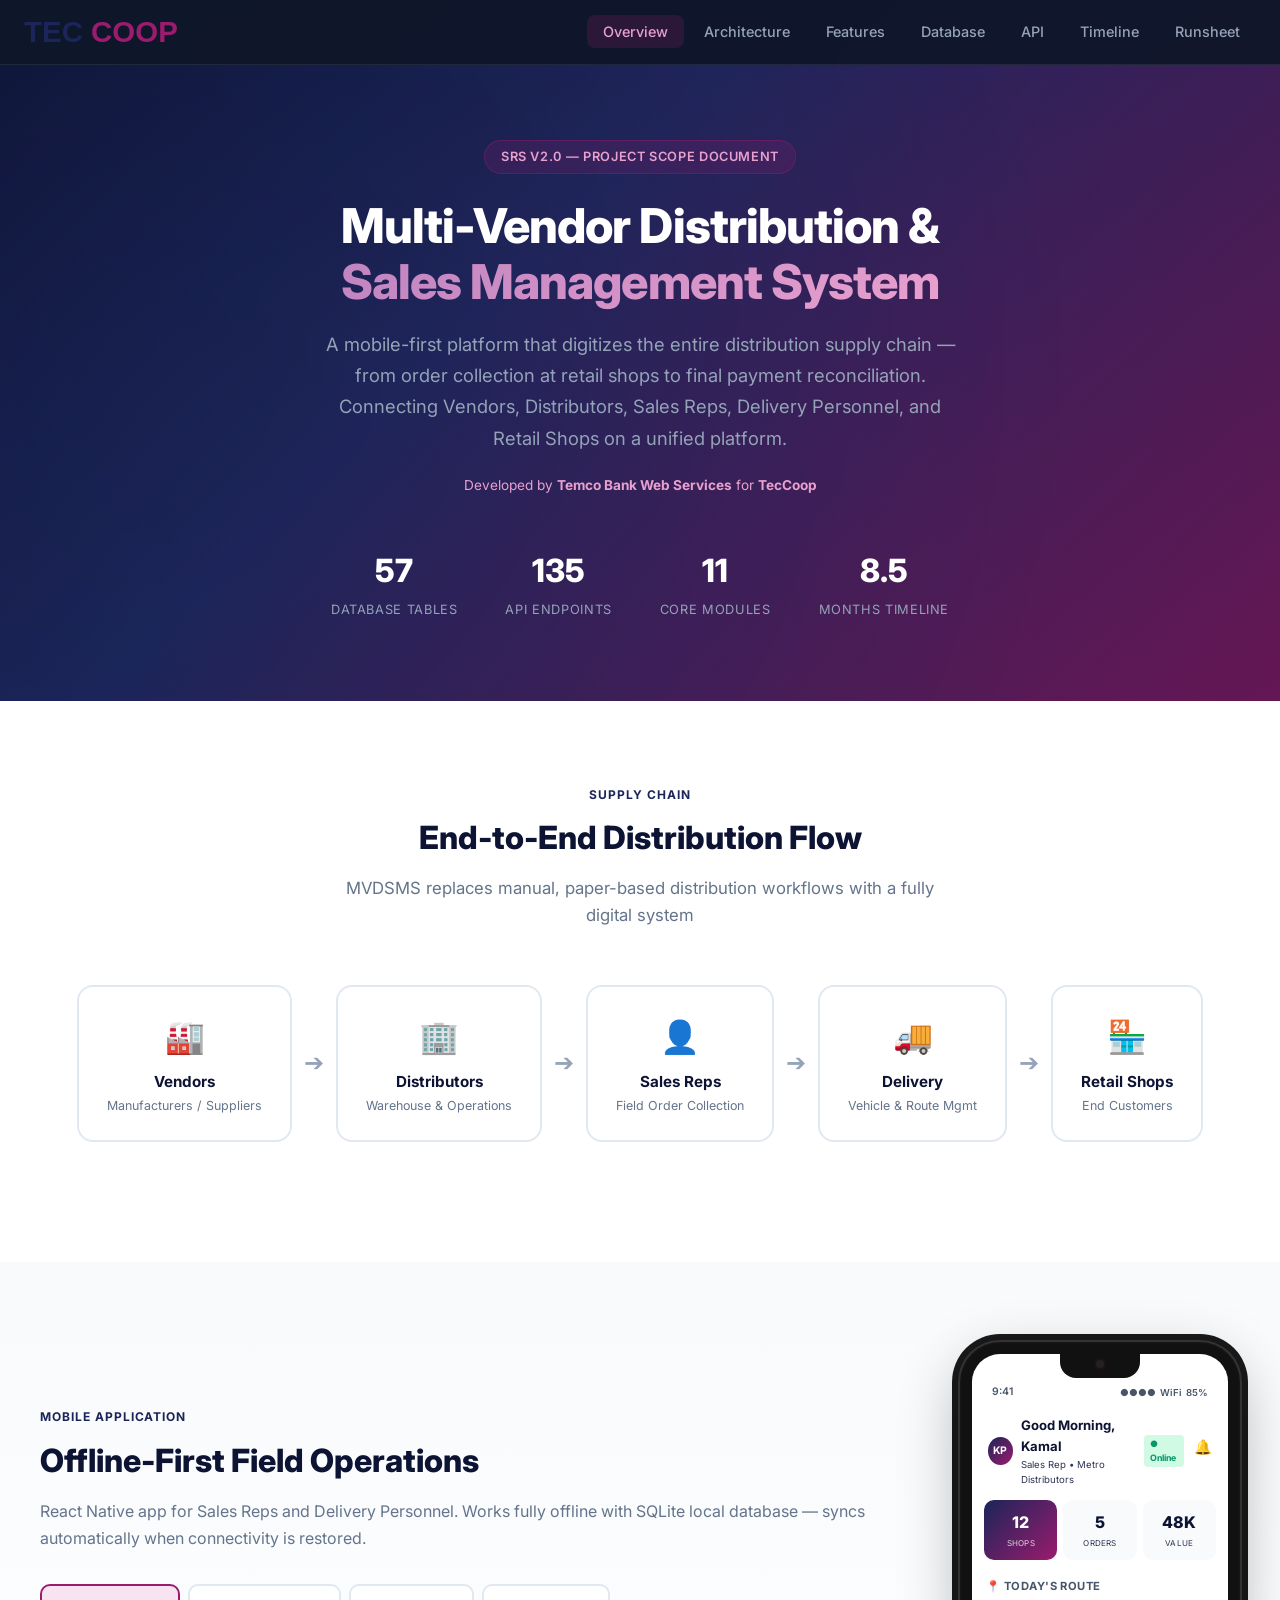
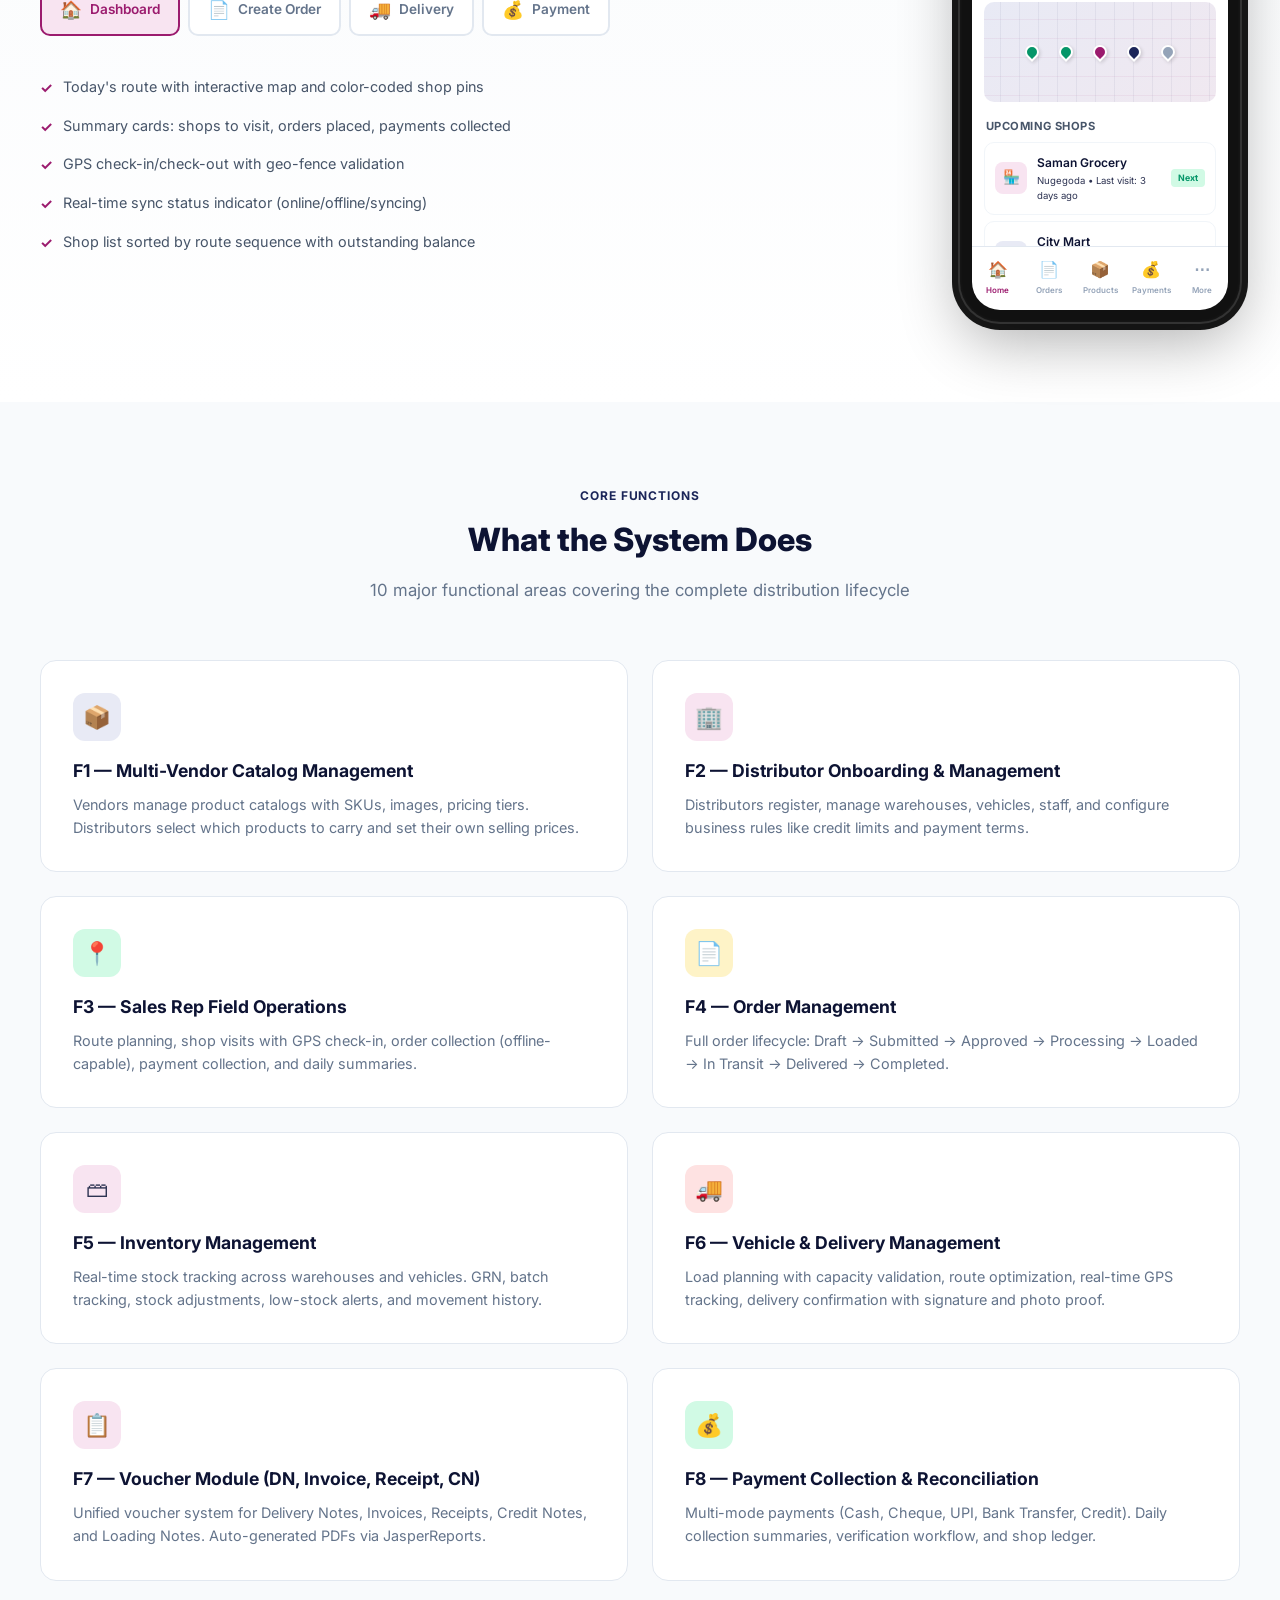
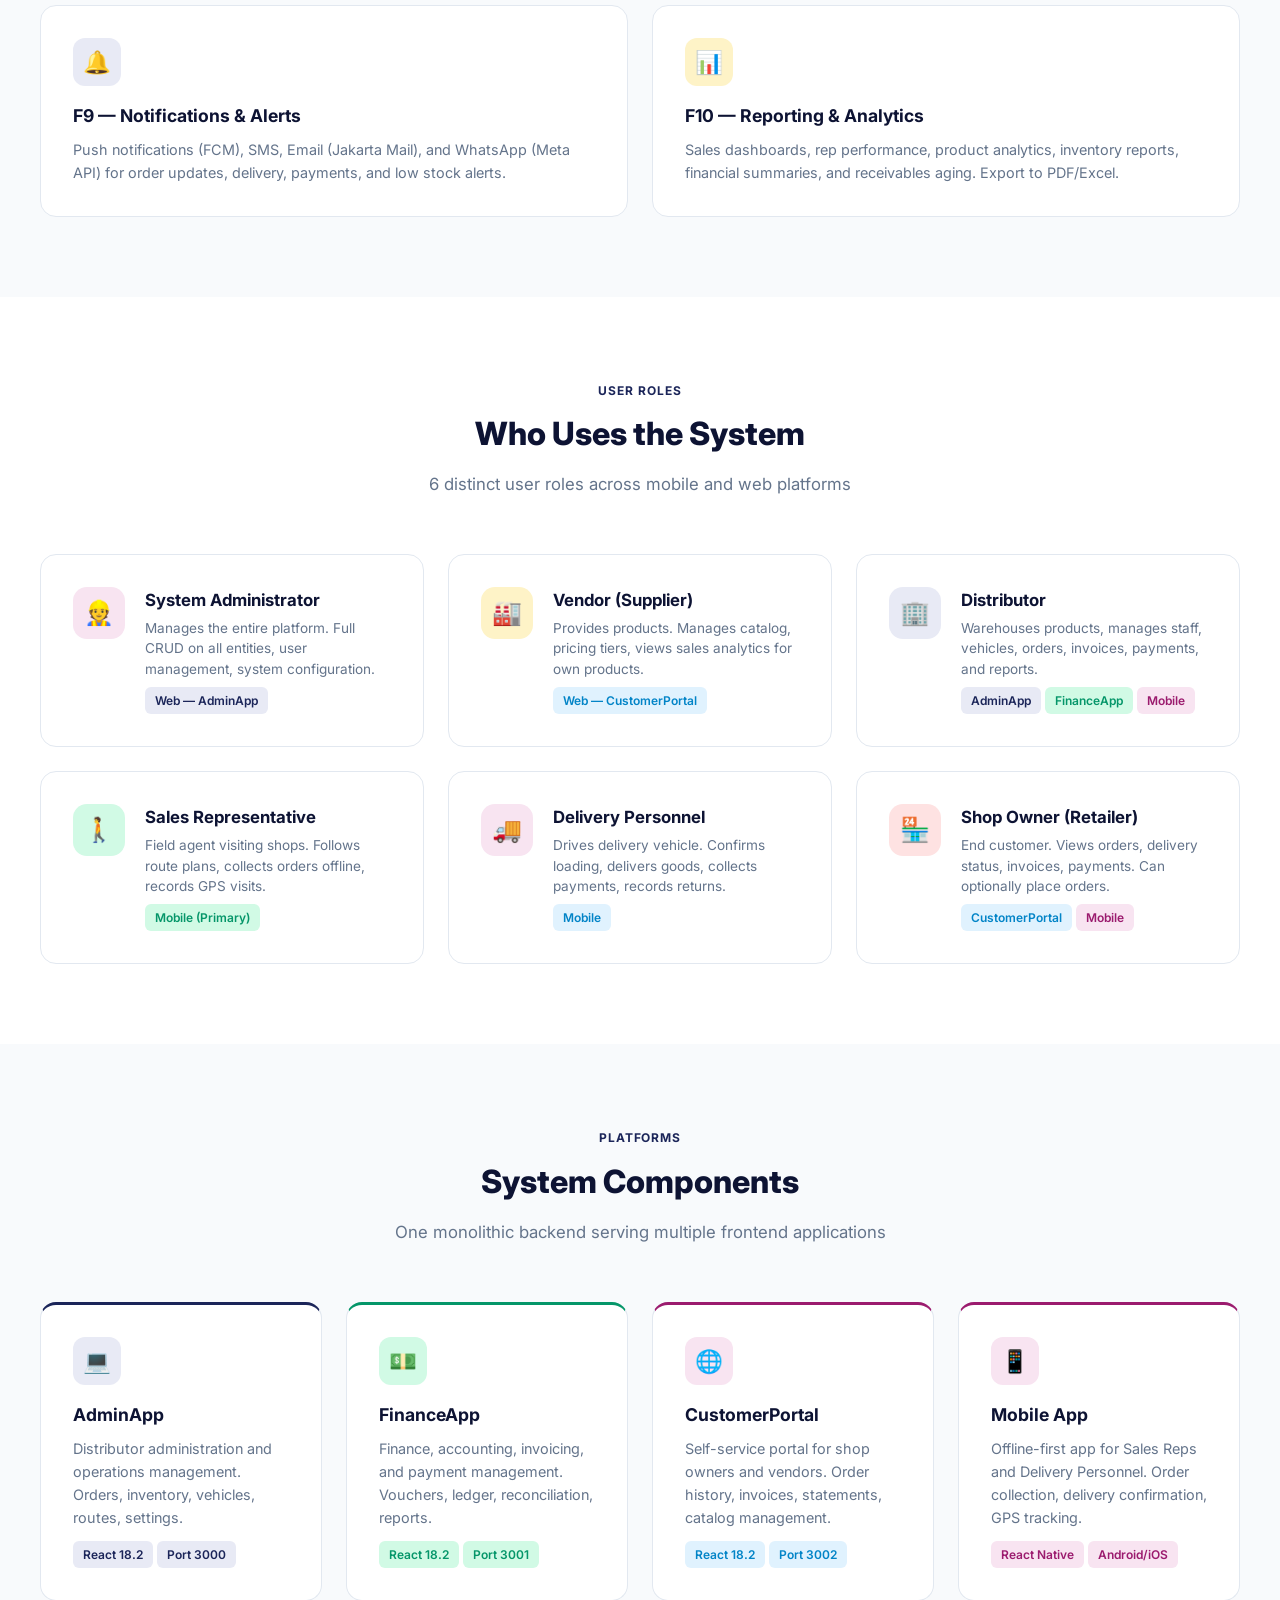
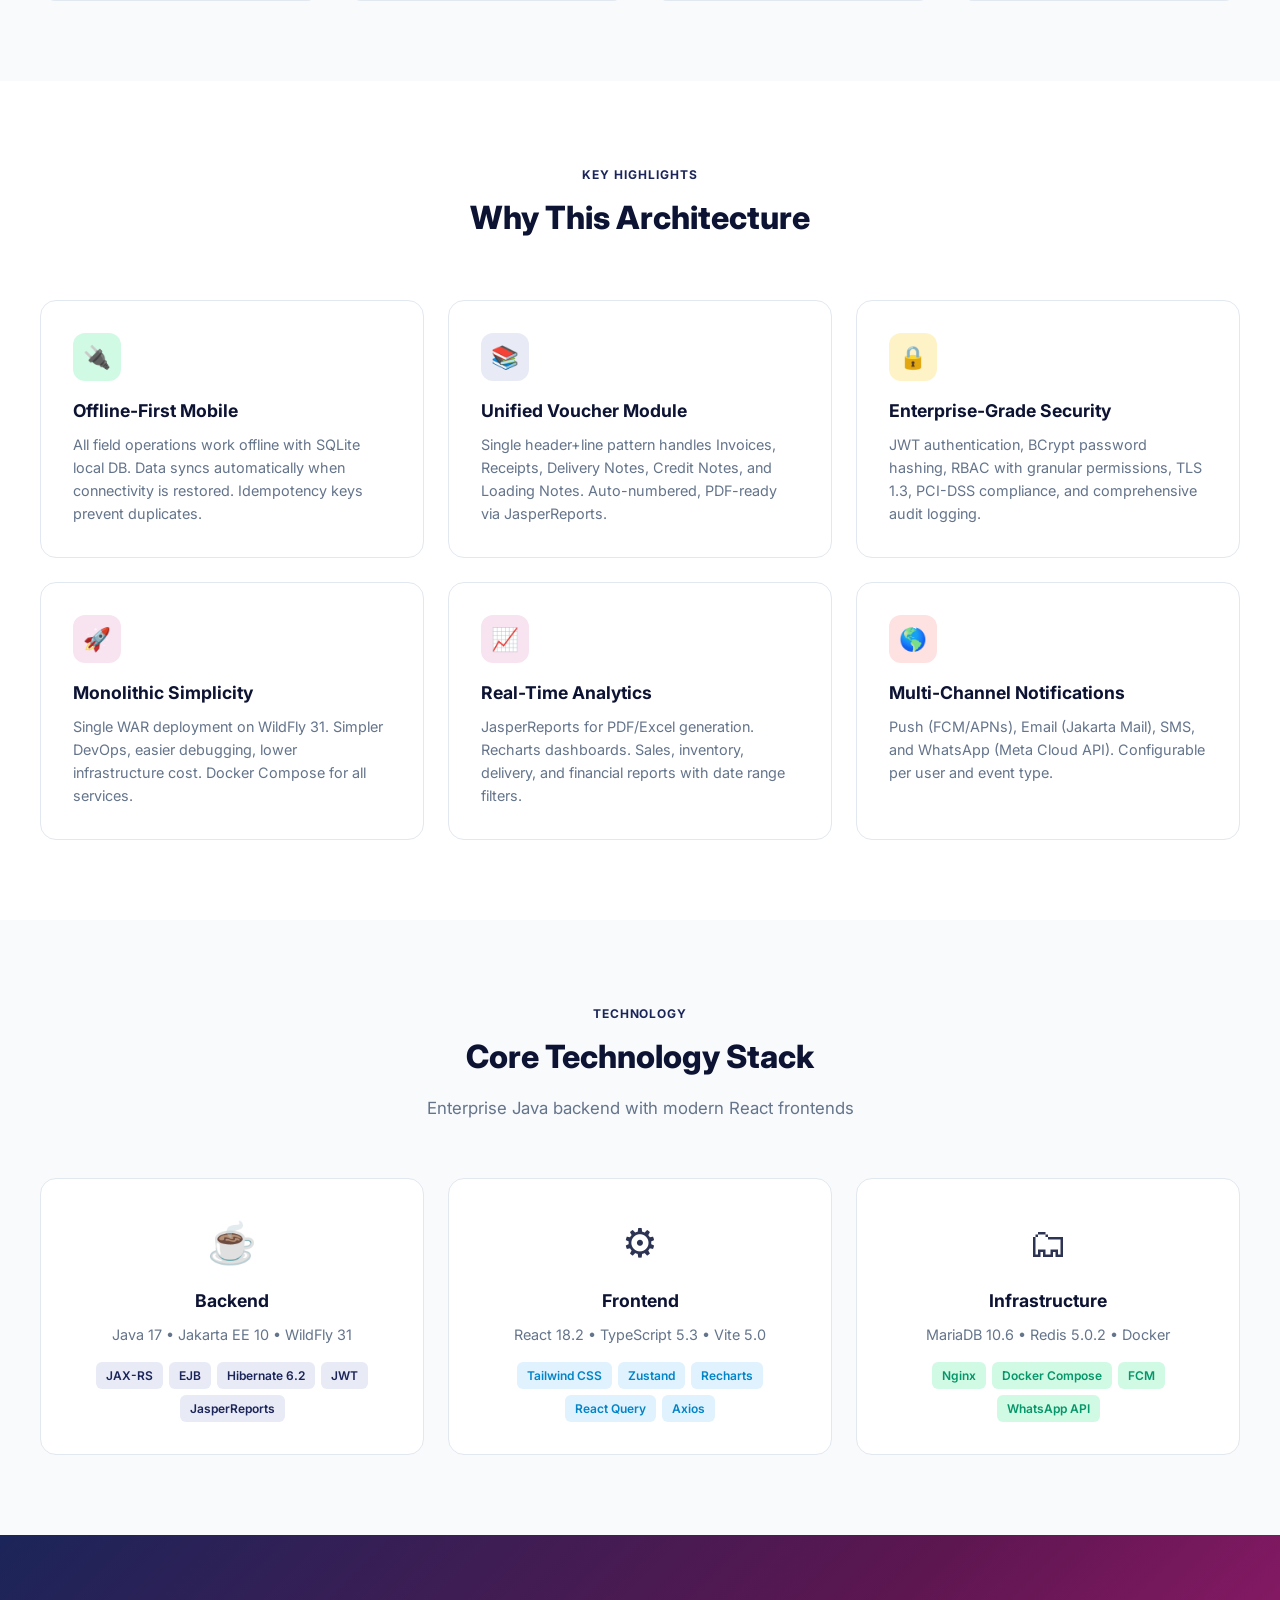
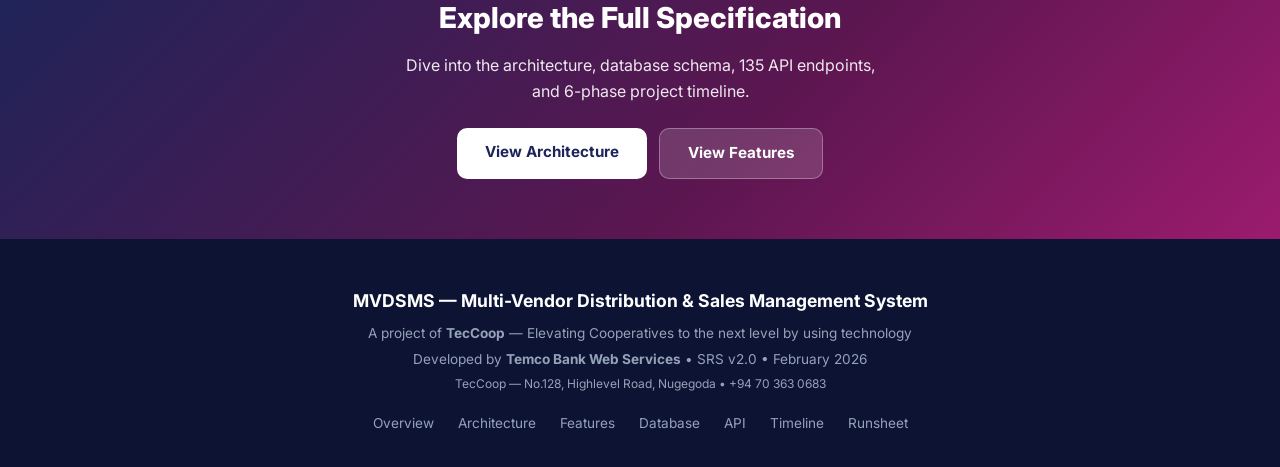
==== commit f124d132: "feat: add project runsheet page with week-by-week execution plan - 34-week runsheet with detailed ta" ====
--- a/docs/index.html
+++ b/docs/index.html
@@ -23,6 +23,7 @@
         <li><a href="database.html">Database</a></li>
         <li><a href="api.html">API</a></li>
         <li><a href="timeline.html">Timeline</a></li>
+        <li><a href="runsheet.html">Runsheet</a></li>
       </ul>
       <button class="mobile-toggle" id="mobileToggle" aria-label="Toggle menu">&#9776;</button>
     </div>
@@ -787,6 +788,7 @@
       <a href="database.html">Database</a>
       <a href="api.html">API</a>
       <a href="timeline.html">Timeline</a>
+      <a href="runsheet.html">Runsheet</a>
     </div>
   </footer>
 
